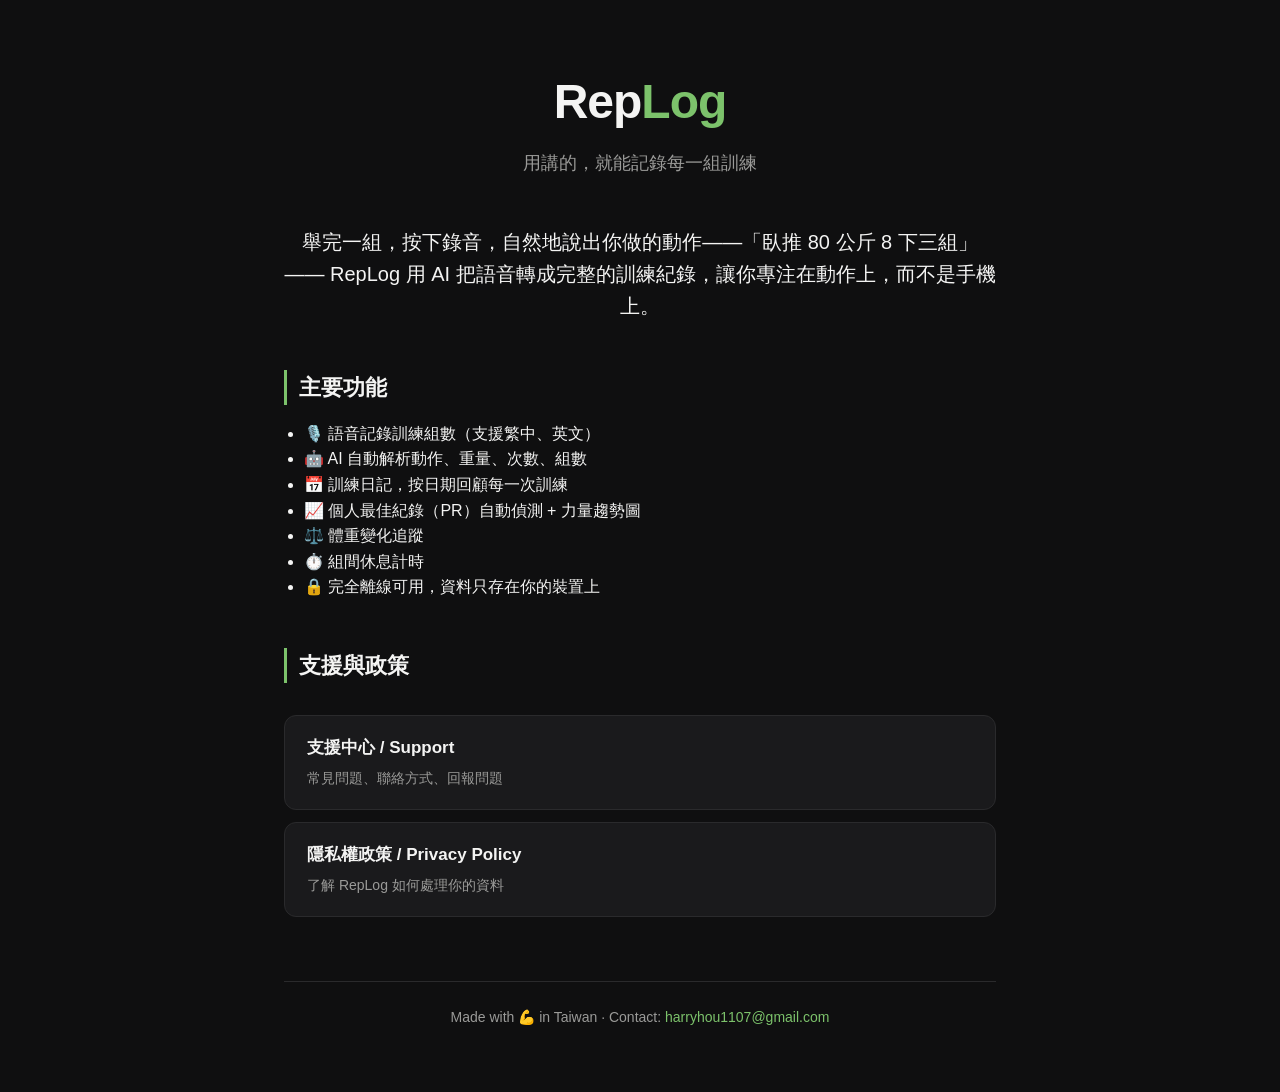
==== index.html @ 498f49bf "Initial site: index, support, privacy" ====
<!doctype html>
<html lang="zh-Hant">
<head>
<meta charset="utf-8">
<meta name="viewport" content="width=device-width,initial-scale=1">
<title>RepLog · 用講的就能記錄訓練</title>
<meta name="description" content="RepLog 是一款語音輸入的健身訓練日誌，AI 自動解析動作、重量、次數，讓你專注訓練。">
<style>
  :root{
    --bg:#0f0f10; --fg:#f4f4f3; --muted:#9a9a98; --accent:#7cc26b; --card:#1a1a1c;
  }
  *{box-sizing:border-box}
  body{margin:0;font-family:-apple-system,BlinkMacSystemFont,"Segoe UI","PingFang TC","Helvetica Neue",sans-serif;
       background:var(--bg);color:var(--fg);line-height:1.6;-webkit-font-smoothing:antialiased}
  .wrap{max-width:760px;margin:0 auto;padding:64px 24px}
  header{text-align:center;margin-bottom:48px}
  .logo{font-size:48px;font-weight:800;letter-spacing:-1px;margin:0 0 8px}
  .logo span{color:var(--accent)}
  .tag{color:var(--muted);font-size:18px;margin:0}
  .lede{font-size:20px;margin:32px 0 48px;text-align:center}
  h2{font-size:22px;margin:48px 0 12px;border-left:3px solid var(--accent);padding-left:12px}
  ul{padding-left:20px}
  .links{display:grid;gap:12px;margin:32px 0}
  .links a{display:block;padding:18px 22px;background:var(--card);color:var(--fg);
          text-decoration:none;border-radius:12px;border:1px solid #2a2a2c;
          transition:transform .15s,border-color .15s}
  .links a:hover{transform:translateY(-2px);border-color:var(--accent)}
  .links a strong{display:block;font-size:17px;margin-bottom:4px}
  .links a span{color:var(--muted);font-size:14px}
  footer{text-align:center;color:var(--muted);font-size:14px;margin-top:64px;padding-top:24px;border-top:1px solid #2a2a2c}
  footer a{color:var(--accent);text-decoration:none}
  code{background:#2a2a2c;padding:2px 6px;border-radius:4px;font-size:14px}
</style>
</head>
<body>
<div class="wrap">

<header>
  <h1 class="logo">Rep<span>Log</span></h1>
  <p class="tag">用講的，就能記錄每一組訓練</p>
</header>

<p class="lede">
  舉完一組，按下錄音，自然地說出你做的動作——「臥推 80 公斤 8 下三組」——
  RepLog 用 AI 把語音轉成完整的訓練紀錄，讓你專注在動作上，而不是手機上。
</p>

<h2>主要功能</h2>
<ul>
  <li>🎙️ 語音記錄訓練組數（支援繁中、英文）</li>
  <li>🤖 AI 自動解析動作、重量、次數、組數</li>
  <li>📅 訓練日記，按日期回顧每一次訓練</li>
  <li>📈 個人最佳紀錄（PR）自動偵測 + 力量趨勢圖</li>
  <li>⚖️ 體重變化追蹤</li>
  <li>⏱️ 組間休息計時</li>
  <li>🔒 完全離線可用，資料只存在你的裝置上</li>
</ul>

<h2>支援與政策</h2>
<div class="links">
  <a href="./support.html">
    <strong>支援中心 / Support</strong>
    <span>常見問題、聯絡方式、回報問題</span>
  </a>
  <a href="./privacy.html">
    <strong>隱私權政策 / Privacy Policy</strong>
    <span>了解 RepLog 如何處理你的資料</span>
  </a>
</div>

<footer>
  Made with 💪 in Taiwan · Contact: <a href="mailto:harryhou1107@gmail.com">harryhou1107@gmail.com</a>
</footer>

</div>
</body>
</html>
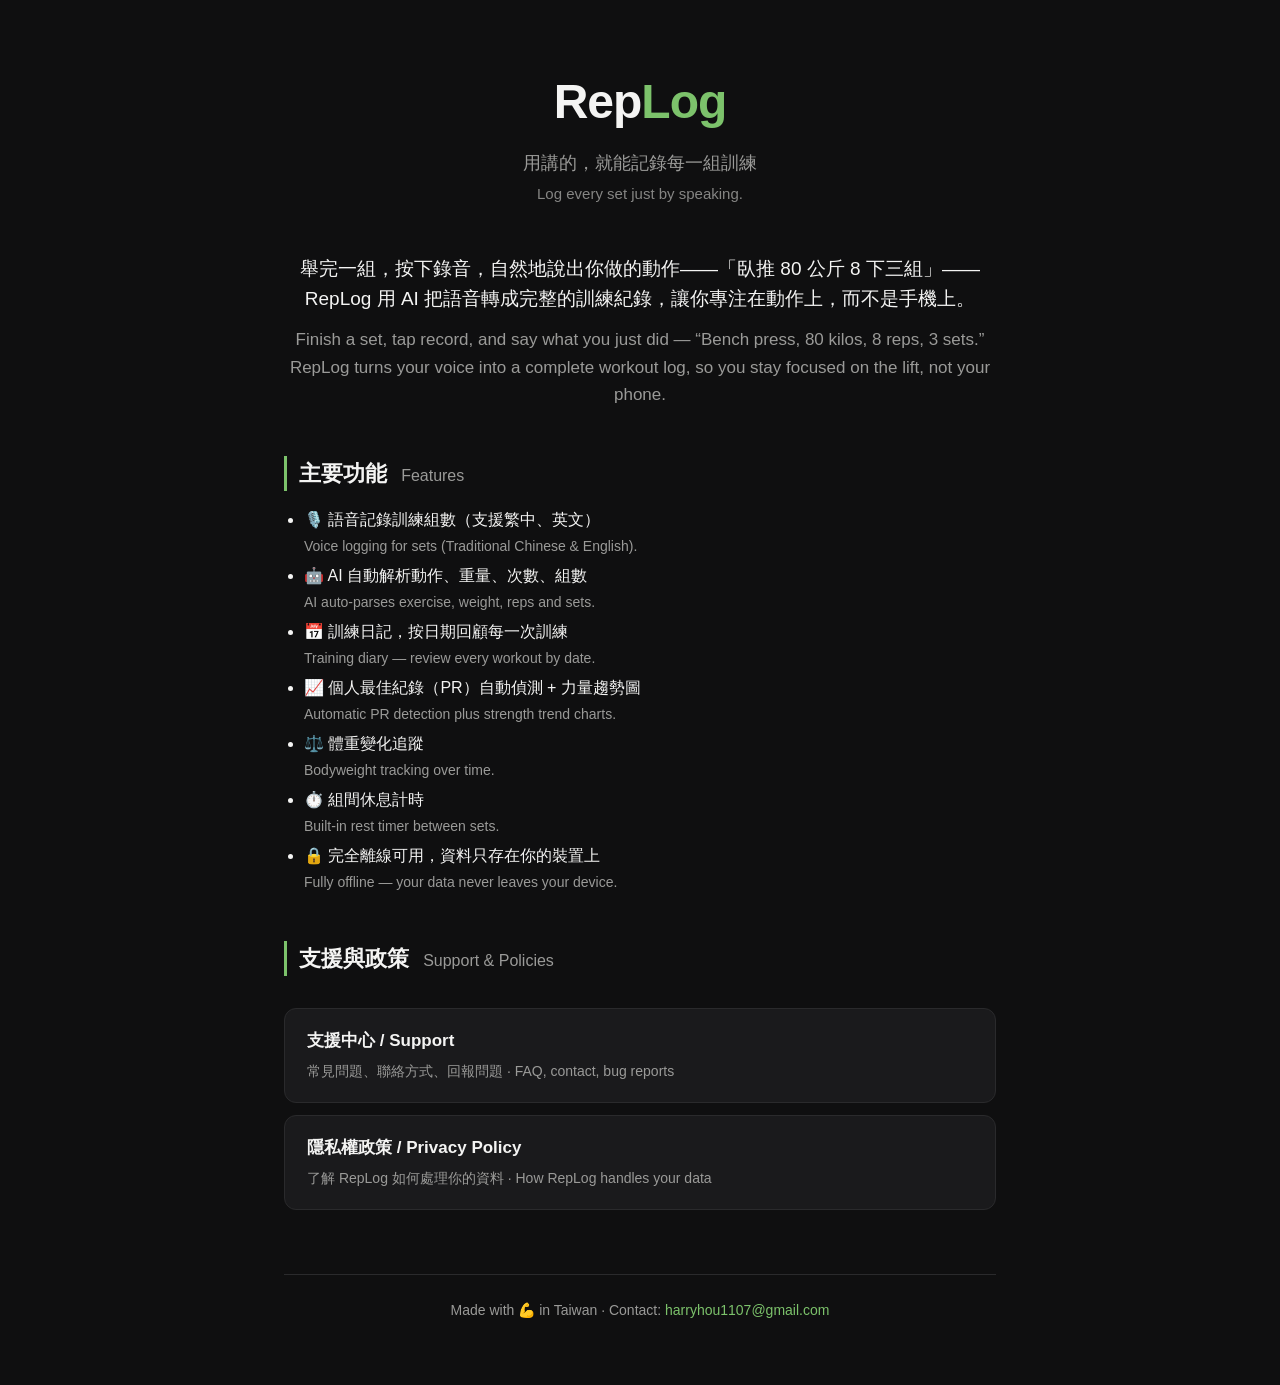
==== commit d6c9de3c: "Add English translations to marketing page (index.html)" ====
--- a/index.html
+++ b/index.html
@@ -3,8 +3,8 @@
 <head>
 <meta charset="utf-8">
 <meta name="viewport" content="width=device-width,initial-scale=1">
-<title>RepLog · 用講的就能記錄訓練</title>
-<meta name="description" content="RepLog 是一款語音輸入的健身訓練日誌，AI 自動解析動作、重量、次數，讓你專注訓練。">
+<title>RepLog · 用講的就能記錄訓練 / Log workouts by voice</title>
+<meta name="description" content="RepLog is a voice-first workout logger. Speak a set — AI parses exercise, weight, reps and sets automatically. RepLog 是一款語音輸入的健身訓練日誌，AI 自動解析動作、重量、次數，讓你專注訓練。">
 <style>
   :root{
     --bg:#0f0f10; --fg:#f4f4f3; --muted:#9a9a98; --accent:#7cc26b; --card:#1a1a1c;
@@ -17,9 +17,14 @@
   .logo{font-size:48px;font-weight:800;letter-spacing:-1px;margin:0 0 8px}
   .logo span{color:var(--accent)}
   .tag{color:var(--muted);font-size:18px;margin:0}
-  .lede{font-size:20px;margin:32px 0 48px;text-align:center}
+  .tag .en{display:block;font-size:15px;margin-top:4px;opacity:.85}
+  .lede{font-size:19px;margin:32px 0 12px;text-align:center}
+  .lede.en{color:var(--muted);font-size:17px;margin-top:0;margin-bottom:48px}
   h2{font-size:22px;margin:48px 0 12px;border-left:3px solid var(--accent);padding-left:12px}
+  h2 .en{color:var(--muted);font-weight:500;font-size:16px;margin-left:8px}
   ul{padding-left:20px}
+  ul li{margin-bottom:6px}
+  ul li .en{display:block;color:var(--muted);font-size:14px;margin-top:2px}
   .links{display:grid;gap:12px;margin:32px 0}
   .links a{display:block;padding:18px 22px;background:var(--card);color:var(--fg);
           text-decoration:none;border-radius:12px;border:1px solid #2a2a2c;
@@ -37,34 +42,55 @@
 
 <header>
   <h1 class="logo">Rep<span>Log</span></h1>
-  <p class="tag">用講的，就能記錄每一組訓練</p>
+  <p class="tag">
+    用講的，就能記錄每一組訓練
+    <span class="en">Log every set just by speaking.</span>
+  </p>
 </header>
 
 <p class="lede">
   舉完一組，按下錄音，自然地說出你做的動作——「臥推 80 公斤 8 下三組」——
   RepLog 用 AI 把語音轉成完整的訓練紀錄，讓你專注在動作上，而不是手機上。
 </p>
+<p class="lede en">
+  Finish a set, tap record, and say what you just did — “Bench press, 80 kilos, 8 reps, 3 sets.”
+  RepLog turns your voice into a complete workout log, so you stay focused on the lift, not your phone.
+</p>
 
-<h2>主要功能</h2>
+<h2>主要功能 <span class="en">Features</span></h2>
 <ul>
-  <li>🎙️ 語音記錄訓練組數（支援繁中、英文）</li>
-  <li>🤖 AI 自動解析動作、重量、次數、組數</li>
-  <li>📅 訓練日記，按日期回顧每一次訓練</li>
-  <li>📈 個人最佳紀錄（PR）自動偵測 + 力量趨勢圖</li>
-  <li>⚖️ 體重變化追蹤</li>
-  <li>⏱️ 組間休息計時</li>
-  <li>🔒 完全離線可用，資料只存在你的裝置上</li>
+  <li>🎙️ 語音記錄訓練組數（支援繁中、英文）
+    <span class="en">Voice logging for sets (Traditional Chinese & English).</span>
+  </li>
+  <li>🤖 AI 自動解析動作、重量、次數、組數
+    <span class="en">AI auto-parses exercise, weight, reps and sets.</span>
+  </li>
+  <li>📅 訓練日記，按日期回顧每一次訓練
+    <span class="en">Training diary — review every workout by date.</span>
+  </li>
+  <li>📈 個人最佳紀錄（PR）自動偵測 + 力量趨勢圖
+    <span class="en">Automatic PR detection plus strength trend charts.</span>
+  </li>
+  <li>⚖️ 體重變化追蹤
+    <span class="en">Bodyweight tracking over time.</span>
+  </li>
+  <li>⏱️ 組間休息計時
+    <span class="en">Built-in rest timer between sets.</span>
+  </li>
+  <li>🔒 完全離線可用，資料只存在你的裝置上
+    <span class="en">Fully offline — your data never leaves your device.</span>
+  </li>
 </ul>
 
-<h2>支援與政策</h2>
+<h2>支援與政策 <span class="en">Support &amp; Policies</span></h2>
 <div class="links">
   <a href="./support.html">
     <strong>支援中心 / Support</strong>
-    <span>常見問題、聯絡方式、回報問題</span>
+    <span>常見問題、聯絡方式、回報問題 · FAQ, contact, bug reports</span>
   </a>
   <a href="./privacy.html">
     <strong>隱私權政策 / Privacy Policy</strong>
-    <span>了解 RepLog 如何處理你的資料</span>
+    <span>了解 RepLog 如何處理你的資料 · How RepLog handles your data</span>
   </a>
 </div>
 
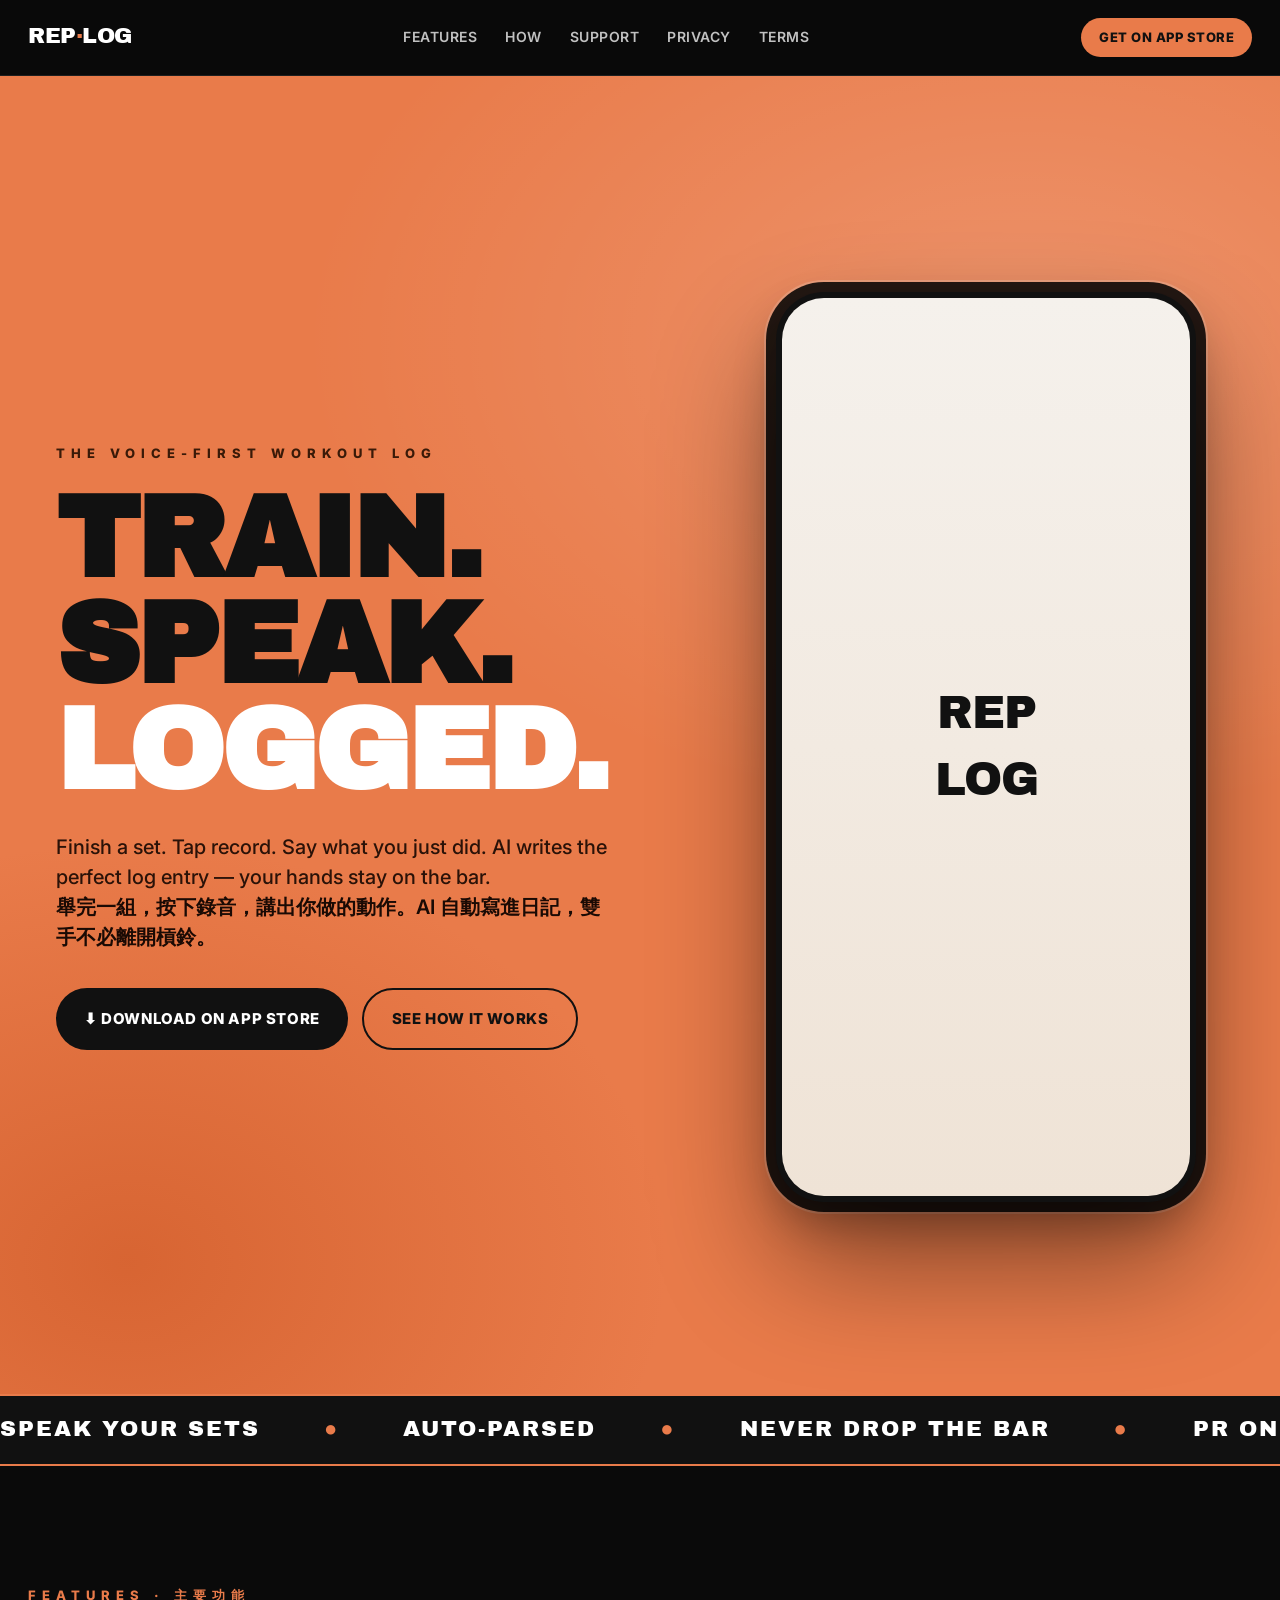
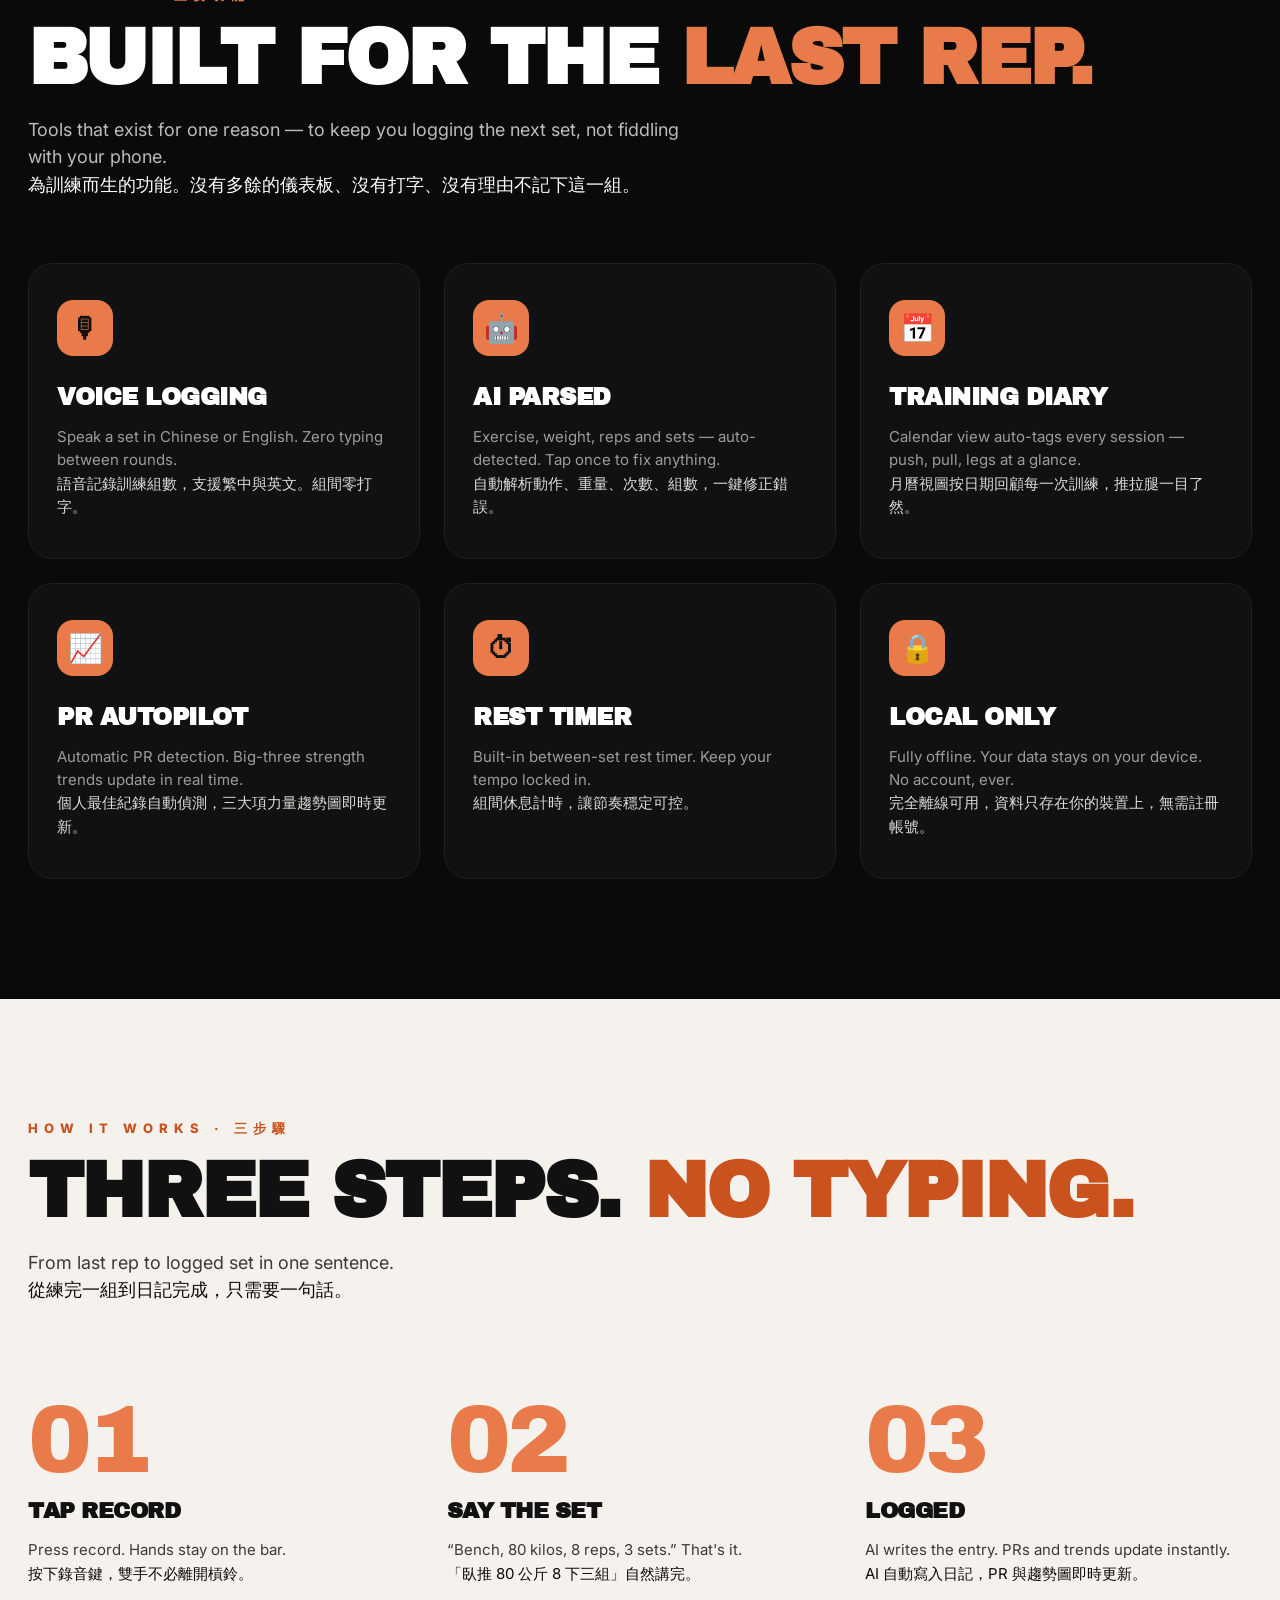
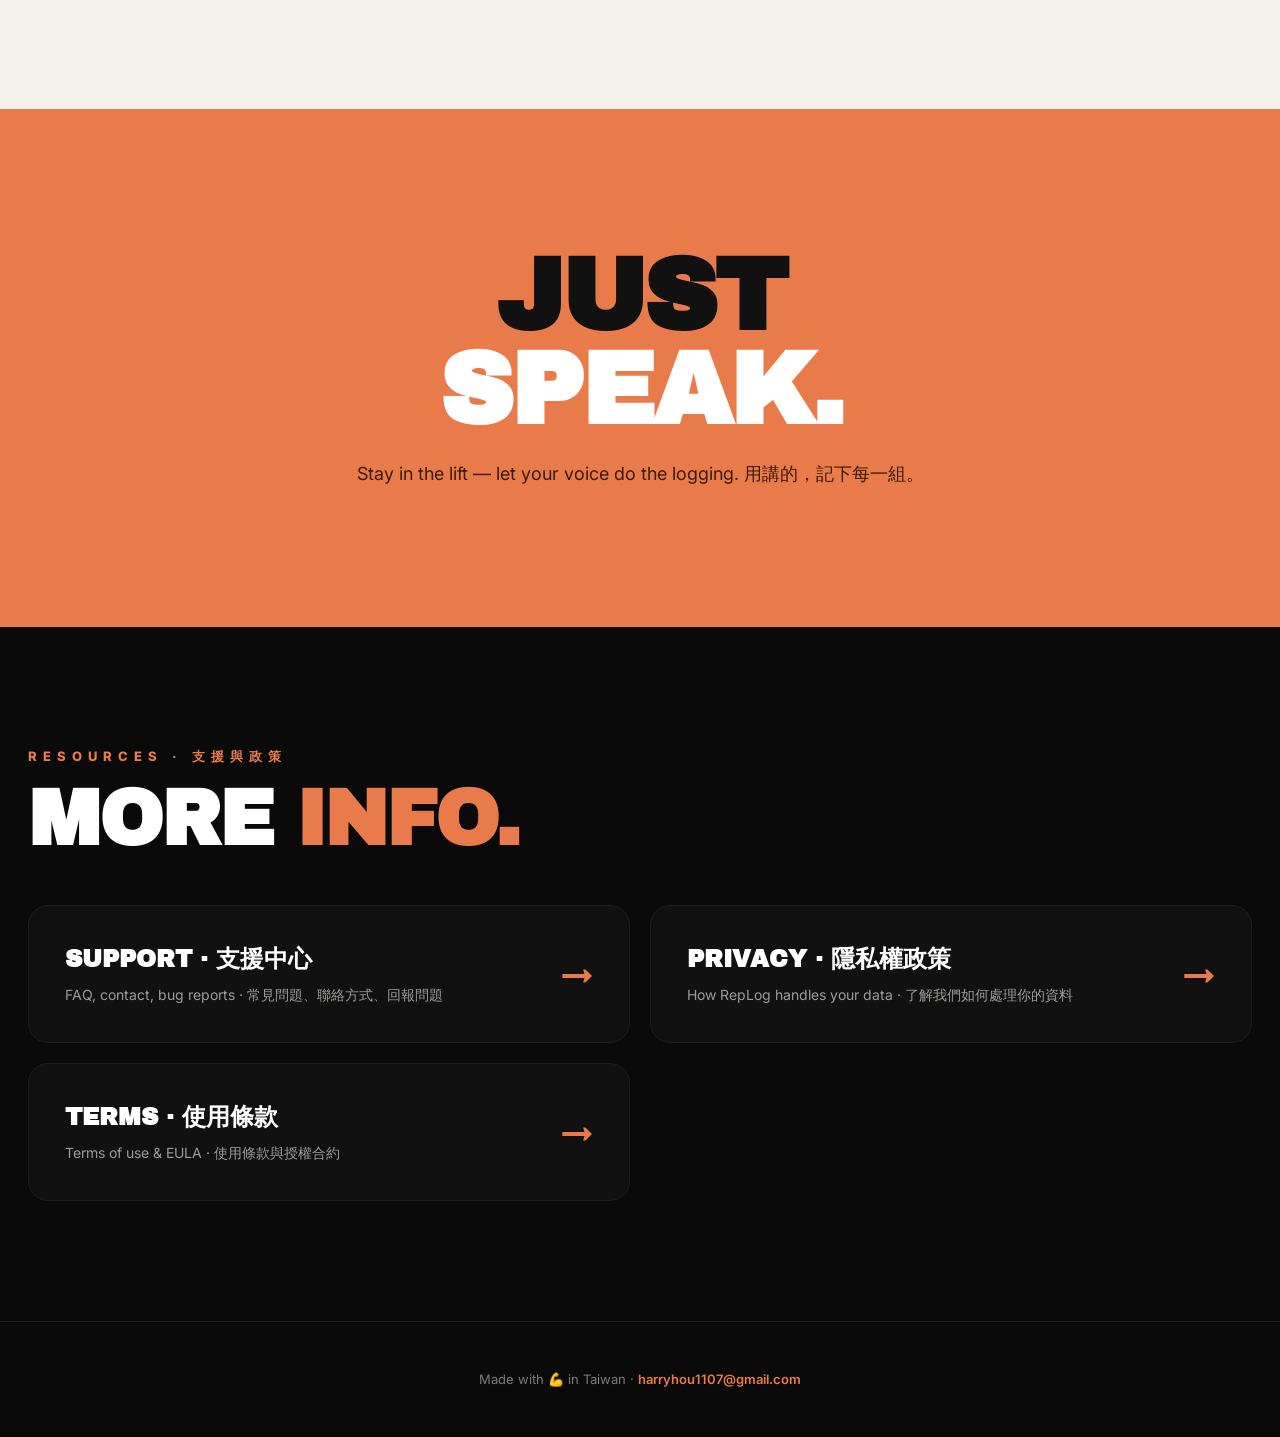
==== commit be9d9031: "Site: EN-first bilingual order; add terms.html (Terms of Use / EULA)" ====
--- a/index.html
+++ b/index.html
@@ -3,101 +3,330 @@
 <head>
 <meta charset="utf-8">
 <meta name="viewport" content="width=device-width,initial-scale=1">
-<title>RepLog · 用講的就能記錄訓練 / Log workouts by voice</title>
+<title>RepLog · Train. Speak. Logged.</title>
 <meta name="description" content="RepLog is a voice-first workout logger. Speak a set — AI parses exercise, weight, reps and sets automatically. RepLog 是一款語音輸入的健身訓練日誌，AI 自動解析動作、重量、次數，讓你專注訓練。">
+<link rel="preconnect" href="https://fonts.googleapis.com">
+<link rel="preconnect" href="https://fonts.gstatic.com" crossorigin>
+<link href="https://fonts.googleapis.com/css2?family=Inter:wght@400;600;800;900&family=Archivo+Black&display=swap" rel="stylesheet">
 <style>
   :root{
-    --bg:#0f0f10; --fg:#f4f4f3; --muted:#9a9a98; --accent:#7cc26b; --card:#1a1a1c;
+    --black:#0a0a0a;
+    --ink:#111;
+    --white:#ffffff;
+    --cream:#f5f1ec;
+    --orange:#E97B4A;
+    --orange-deep:#C9521F;
+    --muted:#7a7a78;
+    --line:#1f1f1f;
   }
-  *{box-sizing:border-box}
-  body{margin:0;font-family:-apple-system,BlinkMacSystemFont,"Segoe UI","PingFang TC","Helvetica Neue",sans-serif;
-       background:var(--bg);color:var(--fg);line-height:1.6;-webkit-font-smoothing:antialiased}
-  .wrap{max-width:760px;margin:0 auto;padding:64px 24px}
-  header{text-align:center;margin-bottom:48px}
-  .logo{font-size:48px;font-weight:800;letter-spacing:-1px;margin:0 0 8px}
-  .logo span{color:var(--accent)}
-  .tag{color:var(--muted);font-size:18px;margin:0}
-  .tag .en{display:block;font-size:15px;margin-top:4px;opacity:.85}
-  .lede{font-size:19px;margin:32px 0 12px;text-align:center}
-  .lede.en{color:var(--muted);font-size:17px;margin-top:0;margin-bottom:48px}
-  h2{font-size:22px;margin:48px 0 12px;border-left:3px solid var(--accent);padding-left:12px}
-  h2 .en{color:var(--muted);font-weight:500;font-size:16px;margin-left:8px}
-  ul{padding-left:20px}
-  ul li{margin-bottom:6px}
-  ul li .en{display:block;color:var(--muted);font-size:14px;margin-top:2px}
-  .links{display:grid;gap:12px;margin:32px 0}
-  .links a{display:block;padding:18px 22px;background:var(--card);color:var(--fg);
-          text-decoration:none;border-radius:12px;border:1px solid #2a2a2c;
-          transition:transform .15s,border-color .15s}
-  .links a:hover{transform:translateY(-2px);border-color:var(--accent)}
-  .links a strong{display:block;font-size:17px;margin-bottom:4px}
-  .links a span{color:var(--muted);font-size:14px}
-  footer{text-align:center;color:var(--muted);font-size:14px;margin-top:64px;padding-top:24px;border-top:1px solid #2a2a2c}
-  footer a{color:var(--accent);text-decoration:none}
-  code{background:#2a2a2c;padding:2px 6px;border-radius:4px;font-size:14px}
+  *{box-sizing:border-box;margin:0;padding:0}
+  html,body{background:var(--black);color:var(--white);
+    font-family:"Inter",-apple-system,BlinkMacSystemFont,"Helvetica Neue","PingFang TC",sans-serif;
+    -webkit-font-smoothing:antialiased;line-height:1.45}
+  a{color:inherit;text-decoration:none}
+  img{max-width:100%;display:block}
+
+  /* ====== TOPNAV ====== */
+  .nav{position:sticky;top:0;z-index:50;background:rgba(10,10,10,.85);backdrop-filter:blur(20px);
+       border-bottom:1px solid var(--line)}
+  .nav-inner{max-width:1280px;margin:0 auto;padding:18px 28px;display:flex;align-items:center;justify-content:space-between}
+  .brand{font-family:"Archivo Black",sans-serif;font-size:22px;letter-spacing:-.5px;text-transform:uppercase}
+  .brand .dot{color:var(--orange)}
+  .nav ul{display:flex;gap:28px;list-style:none;font-size:14px;font-weight:600;letter-spacing:.5px;text-transform:uppercase}
+  .nav ul a{color:var(--white);opacity:.75;transition:opacity .2s}
+  .nav ul a:hover{opacity:1}
+  .nav .cta{background:var(--orange);color:#111;padding:10px 18px;border-radius:999px;font-weight:800;font-size:13px;letter-spacing:.5px;text-transform:uppercase;transition:transform .2s}
+  .nav .cta:hover{transform:scale(1.04)}
+
+  @media (max-width:720px){
+    .nav ul{display:none}
+  }
+
+  /* ====== HERO ====== */
+  .hero{position:relative;overflow:hidden;background:var(--orange);color:var(--ink)}
+  .hero::before{content:"";position:absolute;inset:0;
+    background:radial-gradient(1200px 800px at 80% 20%, rgba(255,255,255,.18), transparent 60%),
+               radial-gradient(900px 700px at 10% 90%, rgba(201,82,31,.55), transparent 60%);
+    pointer-events:none}
+  .hero-inner{position:relative;max-width:1280px;margin:0 auto;padding:96px 28px 72px;
+    display:grid;grid-template-columns:1.15fr .85fr;gap:48px;align-items:center}
+  .hero-eyebrow{font-size:13px;font-weight:800;letter-spacing:6px;text-transform:uppercase;color:#3a1a08;margin-bottom:24px}
+  .hero h1{font-family:"Archivo Black",sans-serif;font-weight:900;letter-spacing:-3px;line-height:.92;
+    font-size:clamp(64px,9vw,148px);text-transform:uppercase}
+  .hero h1 .w{color:var(--white)}
+  .hero p.lead{margin-top:28px;font-size:20px;font-weight:500;color:#2a1208;max-width:560px;line-height:1.5}
+  .hero p.lead .zh{display:block;margin-bottom:6px;font-weight:600;color:#1a0a04}
+  .hero-cta{margin-top:36px;display:flex;gap:14px;flex-wrap:wrap}
+  .btn{display:inline-flex;align-items:center;gap:10px;padding:18px 28px;border-radius:999px;
+    font-weight:800;font-size:15px;letter-spacing:.6px;text-transform:uppercase;transition:transform .2s,background .2s}
+  .btn:hover{transform:translateY(-2px)}
+  .btn-primary{background:var(--ink);color:var(--white)}
+  .btn-primary:hover{background:#000}
+  .btn-ghost{background:transparent;color:var(--ink);border:2px solid var(--ink)}
+  .btn-ghost:hover{background:var(--ink);color:var(--white)}
+
+  .hero-device{position:relative;display:flex;justify-content:center}
+  .phone{width:min(420px,90%);aspect-ratio:9/19.5;border-radius:48px;
+    background:#111;box-shadow:0 60px 120px rgba(0,0,0,.45),0 20px 40px rgba(0,0,0,.25),
+      0 0 0 10px rgba(0,0,0,.85),0 0 0 12px rgba(255,255,255,.18);
+    overflow:hidden;position:relative}
+  .phone .screen{position:absolute;inset:6px;border-radius:42px;background:var(--cream);
+    display:flex;align-items:center;justify-content:center;color:var(--ink);
+    font-family:"Archivo Black",sans-serif;font-size:46px;letter-spacing:-1px;text-align:center;
+    background:linear-gradient(180deg,#f5f1ec 0%,#efe3d6 100%)}
+  .phone .pill{position:absolute;left:50%;top:18px;transform:translateX(-50%);width:90px;height:24px;background:#000;border-radius:99px}
+
+  @media (max-width:900px){
+    .hero-inner{grid-template-columns:1fr;padding:72px 24px 48px}
+    .hero-device{order:-1}
+    .phone{width:min(320px,80%)}
+  }
+
+  /* ====== TICKER ====== */
+  .ticker{background:var(--ink);color:var(--white);overflow:hidden;border-top:2px solid var(--orange);border-bottom:2px solid var(--orange)}
+  .ticker-track{display:flex;gap:64px;padding:18px 0;white-space:nowrap;
+    font-family:"Archivo Black",sans-serif;font-size:22px;letter-spacing:2px;text-transform:uppercase;
+    animation:scroll 28s linear infinite}
+  .ticker-track span{display:inline-flex;align-items:center;gap:64px}
+  .ticker-track .dot{color:var(--orange)}
+  @keyframes scroll{from{transform:translateX(0)}to{transform:translateX(-50%)}}
+
+  /* ====== FEATURE BLOCKS ====== */
+  section{padding:120px 28px}
+  .container{max-width:1280px;margin:0 auto}
+  .section-eyebrow{font-size:13px;font-weight:800;letter-spacing:6px;text-transform:uppercase;color:var(--orange);margin-bottom:18px}
+  .section-h2{font-family:"Archivo Black",sans-serif;font-size:clamp(44px,6vw,88px);line-height:.95;letter-spacing:-2px;text-transform:uppercase;margin-bottom:20px}
+  .section-h2 .o{color:var(--orange)}
+  .section-sub{color:#bcbcb8;font-size:18px;max-width:680px;line-height:1.55}
+  .section-sub .zh{display:block;color:#fff;margin-bottom:6px}
+
+  .features{display:grid;grid-template-columns:repeat(3,1fr);gap:24px;margin-top:64px}
+  .feat{background:var(--ink);border:1px solid var(--line);border-radius:24px;padding:36px 28px;
+    transition:transform .2s,border-color .2s}
+  .feat:hover{transform:translateY(-4px);border-color:var(--orange)}
+  .feat .icon{width:56px;height:56px;border-radius:16px;background:var(--orange);color:var(--ink);
+    display:flex;align-items:center;justify-content:center;font-size:28px;margin-bottom:24px;font-weight:900}
+  .feat h3{font-family:"Archivo Black",sans-serif;font-size:24px;letter-spacing:-.5px;text-transform:uppercase;margin-bottom:10px}
+  .feat p{color:#9c9c98;font-size:15px;line-height:1.55}
+  .feat p .zh{display:block;color:#dcdcd8;margin-bottom:4px}
+  @media (max-width:900px){.features{grid-template-columns:1fr}}
+
+  /* ====== HOW (split) ====== */
+  .how{background:var(--cream);color:var(--ink)}
+  .how .section-eyebrow{color:var(--orange-deep)}
+  .how .section-sub{color:#3a3a36}
+  .how .section-sub .zh{color:#0a0a0a}
+  .steps{margin-top:64px;display:grid;grid-template-columns:repeat(3,1fr);gap:32px}
+  .step{position:relative;padding-top:24px}
+  .step .num{font-family:"Archivo Black",sans-serif;font-size:96px;line-height:1;color:var(--orange);letter-spacing:-4px}
+  .step h4{font-family:"Archivo Black",sans-serif;font-size:22px;text-transform:uppercase;margin:8px 0 10px;letter-spacing:-.5px}
+  .step p{color:#3a3a36;font-size:15px;line-height:1.55}
+  .step p .zh{display:block;color:#0a0a0a;margin-bottom:4px}
+  @media (max-width:900px){.steps{grid-template-columns:1fr}}
+
+  /* ====== STATEMENT BAR ====== */
+  .statement{background:var(--orange);color:var(--ink);text-align:center;padding:140px 28px}
+  .statement h2{font-family:"Archivo Black",sans-serif;font-size:clamp(48px,8vw,128px);line-height:.92;letter-spacing:-3px;text-transform:uppercase}
+  .statement h2 .w{color:var(--white)}
+  .statement p{margin-top:24px;font-size:18px;color:#3a1a08;max-width:640px;margin-left:auto;margin-right:auto}
+
+  /* ====== LINKS / CTA bottom ====== */
+  .links-section{background:var(--black);padding:120px 28px}
+  .links-grid{margin-top:48px;display:grid;grid-template-columns:1fr 1fr;gap:20px}
+  .link-card{background:var(--ink);border:1px solid var(--line);border-radius:20px;padding:36px;
+    display:flex;justify-content:space-between;align-items:center;transition:border-color .2s,transform .2s}
+  .link-card:hover{border-color:var(--orange);transform:translateY(-3px)}
+  .link-card strong{font-family:"Archivo Black",sans-serif;font-size:24px;text-transform:uppercase;display:block;margin-bottom:6px}
+  .link-card span{color:#9c9c98;font-size:14px}
+  .link-card .arrow{font-size:32px;color:var(--orange);font-family:"Archivo Black",sans-serif}
+  @media (max-width:720px){.links-grid{grid-template-columns:1fr}}
+
+  /* ====== FOOTER ====== */
+  footer{padding:48px 28px;text-align:center;color:var(--muted);font-size:13px;border-top:1px solid var(--line);background:var(--black)}
+  footer a{color:var(--orange);font-weight:600}
+
+  /* ====== UTIL ====== */
+  ::selection{background:var(--orange);color:var(--ink)}
 </style>
 </head>
 <body>
-<div class="wrap">
-
-<header>
-  <h1 class="logo">Rep<span>Log</span></h1>
-  <p class="tag">
-    用講的，就能記錄每一組訓練
-    <span class="en">Log every set just by speaking.</span>
-  </p>
-</header>
-
-<p class="lede">
-  舉完一組，按下錄音，自然地說出你做的動作——「臥推 80 公斤 8 下三組」——
-  RepLog 用 AI 把語音轉成完整的訓練紀錄，讓你專注在動作上，而不是手機上。
-</p>
-<p class="lede en">
-  Finish a set, tap record, and say what you just did — “Bench press, 80 kilos, 8 reps, 3 sets.”
-  RepLog turns your voice into a complete workout log, so you stay focused on the lift, not your phone.
-</p>
-
-<h2>主要功能 <span class="en">Features</span></h2>
-<ul>
-  <li>🎙️ 語音記錄訓練組數（支援繁中、英文）
-    <span class="en">Voice logging for sets (Traditional Chinese & English).</span>
-  </li>
-  <li>🤖 AI 自動解析動作、重量、次數、組數
-    <span class="en">AI auto-parses exercise, weight, reps and sets.</span>
-  </li>
-  <li>📅 訓練日記，按日期回顧每一次訓練
-    <span class="en">Training diary — review every workout by date.</span>
-  </li>
-  <li>📈 個人最佳紀錄（PR）自動偵測 + 力量趨勢圖
-    <span class="en">Automatic PR detection plus strength trend charts.</span>
-  </li>
-  <li>⚖️ 體重變化追蹤
-    <span class="en">Bodyweight tracking over time.</span>
-  </li>
-  <li>⏱️ 組間休息計時
-    <span class="en">Built-in rest timer between sets.</span>
-  </li>
-  <li>🔒 完全離線可用，資料只存在你的裝置上
-    <span class="en">Fully offline — your data never leaves your device.</span>
-  </li>
-</ul>
-
-<h2>支援與政策 <span class="en">Support &amp; Policies</span></h2>
-<div class="links">
-  <a href="./support.html">
-    <strong>支援中心 / Support</strong>
-    <span>常見問題、聯絡方式、回報問題 · FAQ, contact, bug reports</span>
-  </a>
-  <a href="./privacy.html">
-    <strong>隱私權政策 / Privacy Policy</strong>
-    <span>了解 RepLog 如何處理你的資料 · How RepLog handles your data</span>
-  </a>
+
+<!-- NAV -->
+<nav class="nav">
+  <div class="nav-inner">
+    <a href="#" class="brand">REP<span class="dot">·</span>LOG</a>
+    <ul>
+      <li><a href="#features">Features</a></li>
+      <li><a href="#how">How</a></li>
+      <li><a href="./support.html">Support</a></li>
+      <li><a href="./privacy.html">Privacy</a></li>
+      <li><a href="./terms.html">Terms</a></li>
+    </ul>
+    <a class="cta" href="#">Get on App Store</a>
+  </div>
+</nav>
+
+<!-- HERO -->
+<section class="hero">
+  <div class="hero-inner">
+    <div>
+      <div class="hero-eyebrow">The Voice-First Workout Log</div>
+      <h1>
+        TRAIN.<br>
+        SPEAK.<br>
+        <span class="w">LOGGED.</span>
+      </h1>
+      <p class="lead">
+        Finish a set. Tap record. Say what you just did. AI writes the perfect log entry — your hands stay on the bar.
+        <span class="zh">舉完一組，按下錄音，講出你做的動作。AI 自動寫進日記，雙手不必離開槓鈴。</span>
+      </p>
+      <div class="hero-cta">
+        <a href="#" class="btn btn-primary">⬇ Download on App Store</a>
+        <a href="#features" class="btn btn-ghost">See How It Works</a>
+      </div>
+    </div>
+    <div class="hero-device">
+      <div class="phone">
+        <div class="pill"></div>
+        <div class="screen">REP<br>LOG</div>
+      </div>
+    </div>
+  </div>
+</section>
+
+<!-- TICKER -->
+<div class="ticker">
+  <div class="ticker-track">
+    <span>SPEAK YOUR SETS <span class="dot">●</span> AUTO-PARSED <span class="dot">●</span> NEVER DROP THE BAR <span class="dot">●</span> PR ON AUTOPILOT <span class="dot">●</span> PUSH · PULL · LEGS <span class="dot">●</span> BUILT FOR LIFTERS <span class="dot">●</span></span>
+    <span>SPEAK YOUR SETS <span class="dot">●</span> AUTO-PARSED <span class="dot">●</span> NEVER DROP THE BAR <span class="dot">●</span> PR ON AUTOPILOT <span class="dot">●</span> PUSH · PULL · LEGS <span class="dot">●</span> BUILT FOR LIFTERS <span class="dot">●</span></span>
+  </div>
 </div>
 
+<!-- FEATURES -->
+<section id="features">
+  <div class="container">
+    <div class="section-eyebrow">Features · 主要功能</div>
+    <h2 class="section-h2">Built for the <span class="o">last rep.</span></h2>
+    <p class="section-sub">
+      Tools that exist for one reason — to keep you logging the next set, not fiddling with your phone.
+      <span class="zh">為訓練而生的功能。沒有多餘的儀表板、沒有打字、沒有理由不記下這一組。</span>
+    </p>
+
+    <div class="features">
+      <div class="feat">
+        <div class="icon">🎙</div>
+        <h3>Voice Logging</h3>
+        <p>Speak a set in Chinese or English. Zero typing between rounds.
+          <span class="zh">語音記錄訓練組數，支援繁中與英文。組間零打字。</span></p>
+      </div>
+      <div class="feat">
+        <div class="icon">🤖</div>
+        <h3>AI Parsed</h3>
+        <p>Exercise, weight, reps and sets — auto-detected. Tap once to fix anything.
+          <span class="zh">自動解析動作、重量、次數、組數，一鍵修正錯誤。</span></p>
+      </div>
+      <div class="feat">
+        <div class="icon">📅</div>
+        <h3>Training Diary</h3>
+        <p>Calendar view auto-tags every session — push, pull, legs at a glance.
+          <span class="zh">月曆視圖按日期回顧每一次訓練，推拉腿一目了然。</span></p>
+      </div>
+      <div class="feat">
+        <div class="icon">📈</div>
+        <h3>PR Autopilot</h3>
+        <p>Automatic PR detection. Big-three strength trends update in real time.
+          <span class="zh">個人最佳紀錄自動偵測，三大項力量趨勢圖即時更新。</span></p>
+      </div>
+      <div class="feat">
+        <div class="icon">⏱</div>
+        <h3>Rest Timer</h3>
+        <p>Built-in between-set rest timer. Keep your tempo locked in.
+          <span class="zh">組間休息計時，讓節奏穩定可控。</span></p>
+      </div>
+      <div class="feat">
+        <div class="icon">🔒</div>
+        <h3>Local Only</h3>
+        <p>Fully offline. Your data stays on your device. No account, ever.
+          <span class="zh">完全離線可用，資料只存在你的裝置上，無需註冊帳號。</span></p>
+      </div>
+    </div>
+  </div>
+</section>
+
+<!-- HOW -->
+<section id="how" class="how">
+  <div class="container">
+    <div class="section-eyebrow">How It Works · 三步驟</div>
+    <h2 class="section-h2">Three steps. <span style="color:var(--orange-deep)">No typing.</span></h2>
+    <p class="section-sub">
+      From last rep to logged set in one sentence.
+      <span class="zh">從練完一組到日記完成，只需要一句話。</span>
+    </p>
+
+    <div class="steps">
+      <div class="step">
+        <div class="num">01</div>
+        <h4>Tap Record</h4>
+        <p>Press record. Hands stay on the bar.
+          <span class="zh">按下錄音鍵，雙手不必離開槓鈴。</span></p>
+      </div>
+      <div class="step">
+        <div class="num">02</div>
+        <h4>Say The Set</h4>
+        <p>“Bench, 80 kilos, 8 reps, 3 sets.” That's it.
+          <span class="zh">「臥推 80 公斤 8 下三組」自然講完。</span></p>
+      </div>
+      <div class="step">
+        <div class="num">03</div>
+        <h4>Logged</h4>
+        <p>AI writes the entry. PRs and trends update instantly.
+          <span class="zh">AI 自動寫入日記，PR 與趨勢圖即時更新。</span></p>
+      </div>
+    </div>
+  </div>
+</section>
+
+<!-- STATEMENT -->
+<section class="statement">
+  <h2>JUST<br><span class="w">SPEAK.</span></h2>
+  <p>Stay in the lift — let your voice do the logging. 用講的，記下每一組。</p>
+</section>
+
+<!-- LINKS -->
+<section class="links-section">
+  <div class="container">
+    <div class="section-eyebrow">Resources · 支援與政策</div>
+    <h2 class="section-h2">More <span class="o">info.</span></h2>
+
+    <div class="links-grid">
+      <a class="link-card" href="./support.html">
+        <div>
+          <strong>Support · 支援中心</strong>
+          <span>FAQ, contact, bug reports · 常見問題、聯絡方式、回報問題</span>
+        </div>
+        <span class="arrow">→</span>
+      </a>
+      <a class="link-card" href="./privacy.html">
+        <div>
+          <strong>Privacy · 隱私權政策</strong>
+          <span>How RepLog handles your data · 了解我們如何處理你的資料</span>
+        </div>
+        <span class="arrow">→</span>
+      </a>
+      <a class="link-card" href="./terms.html">
+        <div>
+          <strong>Terms · 使用條款</strong>
+          <span>Terms of use & EULA · 使用條款與授權合約</span>
+        </div>
+        <span class="arrow">→</span>
+      </a>
+    </div>
+  </div>
+</section>
+
 <footer>
-  Made with 💪 in Taiwan · Contact: <a href="mailto:harryhou1107@gmail.com">harryhou1107@gmail.com</a>
+  Made with 💪 in Taiwan · <a href="mailto:harryhou1107@gmail.com">harryhou1107@gmail.com</a>
 </footer>
 
-</div>
 </body>
 </html>
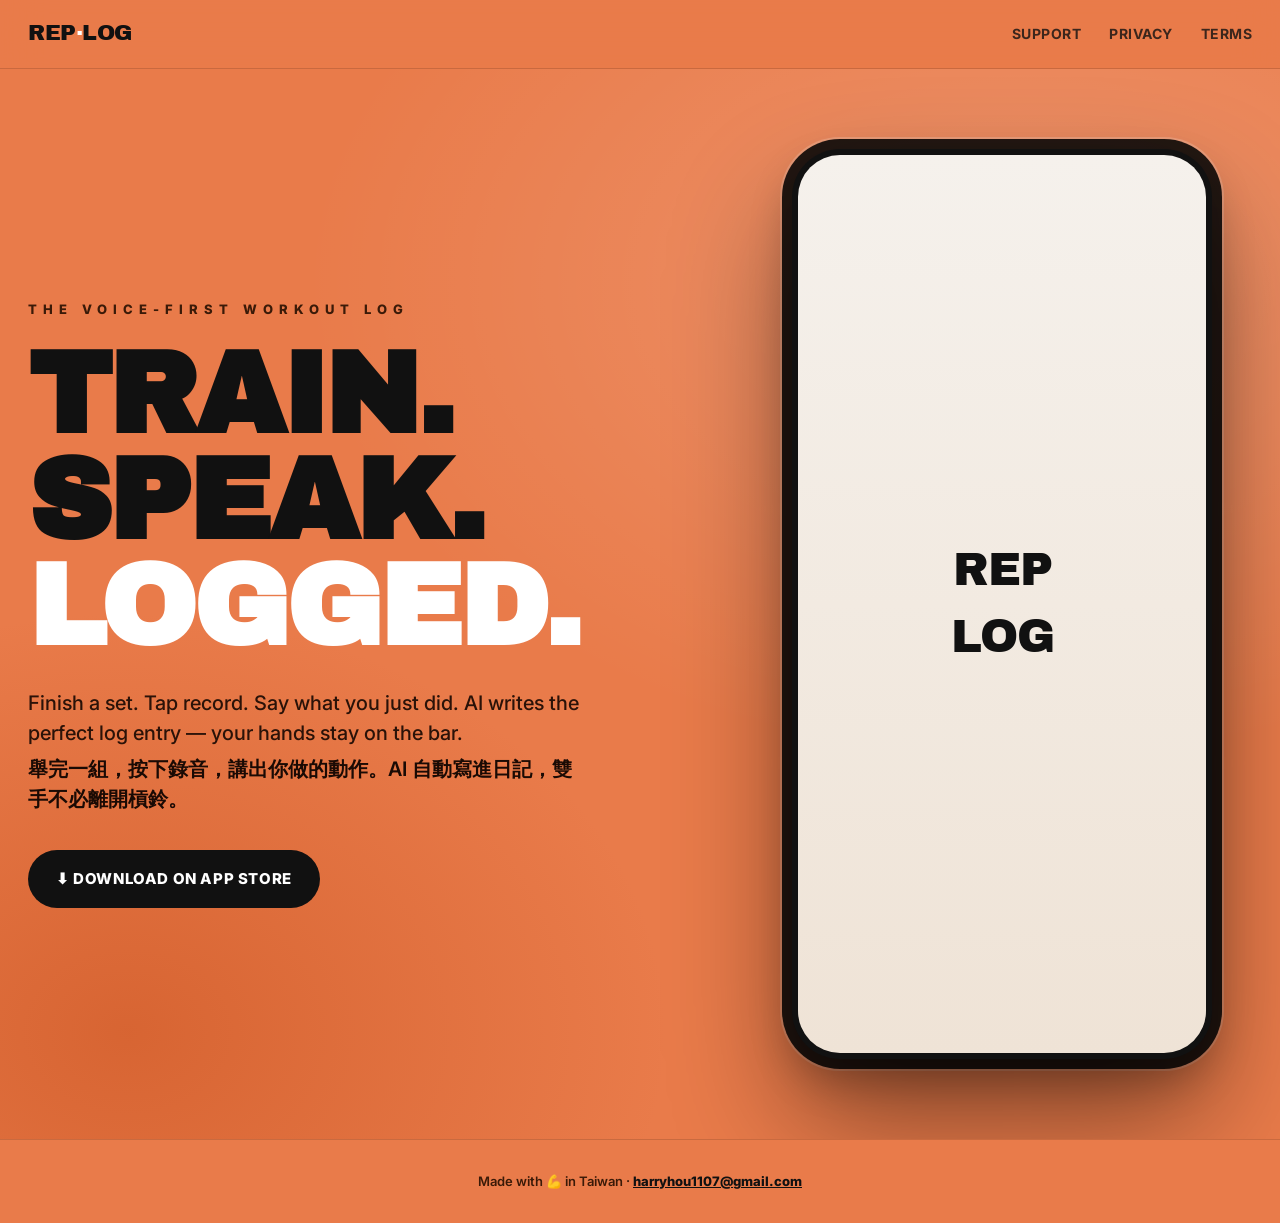
==== commit a3cd1308: "Redesign: short hero-only marketing page; consistent cream/orange brand on legal+support" ====
--- a/index.html
+++ b/index.html
@@ -1,5 +1,5 @@
 <!doctype html>
-<html lang="zh-Hant">
+<html lang="en">
 <head>
 <meta charset="utf-8">
 <meta name="viewport" content="width=device-width,initial-scale=1">
@@ -20,50 +20,46 @@
     --line:#1f1f1f;
   }
   *{box-sizing:border-box;margin:0;padding:0}
-  html,body{background:var(--black);color:var(--white);
+  html,body{background:var(--orange);color:var(--ink);
     font-family:"Inter",-apple-system,BlinkMacSystemFont,"Helvetica Neue","PingFang TC",sans-serif;
-    -webkit-font-smoothing:antialiased;line-height:1.45}
+    -webkit-font-smoothing:antialiased;line-height:1.45;min-height:100vh}
   a{color:inherit;text-decoration:none}
   img{max-width:100%;display:block}
 
   /* ====== TOPNAV ====== */
-  .nav{position:sticky;top:0;z-index:50;background:rgba(10,10,10,.85);backdrop-filter:blur(20px);
-       border-bottom:1px solid var(--line)}
+  .nav{position:sticky;top:0;z-index:50;background:rgba(233,123,74,.92);backdrop-filter:blur(20px);
+       border-bottom:1px solid rgba(26,10,4,.15)}
   .nav-inner{max-width:1280px;margin:0 auto;padding:18px 28px;display:flex;align-items:center;justify-content:space-between}
-  .brand{font-family:"Archivo Black",sans-serif;font-size:22px;letter-spacing:-.5px;text-transform:uppercase}
-  .brand .dot{color:var(--orange)}
-  .nav ul{display:flex;gap:28px;list-style:none;font-size:14px;font-weight:600;letter-spacing:.5px;text-transform:uppercase}
-  .nav ul a{color:var(--white);opacity:.75;transition:opacity .2s}
+  .brand{font-family:"Archivo Black",sans-serif;font-size:22px;letter-spacing:-.5px;text-transform:uppercase;color:var(--ink)}
+  .brand .dot{color:var(--white)}
+  .nav ul{display:flex;gap:28px;list-style:none;font-size:14px;font-weight:700;letter-spacing:.5px;text-transform:uppercase}
+  .nav ul a{color:var(--ink);opacity:.8;transition:opacity .2s}
   .nav ul a:hover{opacity:1}
-  .nav .cta{background:var(--orange);color:#111;padding:10px 18px;border-radius:999px;font-weight:800;font-size:13px;letter-spacing:.5px;text-transform:uppercase;transition:transform .2s}
-  .nav .cta:hover{transform:scale(1.04)}
 
   @media (max-width:720px){
     .nav ul{display:none}
   }
 
   /* ====== HERO ====== */
-  .hero{position:relative;overflow:hidden;background:var(--orange);color:var(--ink)}
+  .hero{position:relative;overflow:hidden;background:var(--orange);color:var(--ink);min-height:calc(100vh - 70px)}
   .hero::before{content:"";position:absolute;inset:0;
     background:radial-gradient(1200px 800px at 80% 20%, rgba(255,255,255,.18), transparent 60%),
                radial-gradient(900px 700px at 10% 90%, rgba(201,82,31,.55), transparent 60%);
     pointer-events:none}
-  .hero-inner{position:relative;max-width:1280px;margin:0 auto;padding:96px 28px 72px;
+  .hero-inner{position:relative;max-width:1280px;margin:0 auto;padding:80px 28px 80px;
     display:grid;grid-template-columns:1.15fr .85fr;gap:48px;align-items:center}
   .hero-eyebrow{font-size:13px;font-weight:800;letter-spacing:6px;text-transform:uppercase;color:#3a1a08;margin-bottom:24px}
   .hero h1{font-family:"Archivo Black",sans-serif;font-weight:900;letter-spacing:-3px;line-height:.92;
     font-size:clamp(64px,9vw,148px);text-transform:uppercase}
   .hero h1 .w{color:var(--white)}
   .hero p.lead{margin-top:28px;font-size:20px;font-weight:500;color:#2a1208;max-width:560px;line-height:1.5}
-  .hero p.lead .zh{display:block;margin-bottom:6px;font-weight:600;color:#1a0a04}
+  .hero p.lead .zh{display:block;margin-top:6px;font-weight:600;color:#1a0a04}
   .hero-cta{margin-top:36px;display:flex;gap:14px;flex-wrap:wrap}
   .btn{display:inline-flex;align-items:center;gap:10px;padding:18px 28px;border-radius:999px;
     font-weight:800;font-size:15px;letter-spacing:.6px;text-transform:uppercase;transition:transform .2s,background .2s}
   .btn:hover{transform:translateY(-2px)}
   .btn-primary{background:var(--ink);color:var(--white)}
   .btn-primary:hover{background:#000}
-  .btn-ghost{background:transparent;color:var(--ink);border:2px solid var(--ink)}
-  .btn-ghost:hover{background:var(--ink);color:var(--white)}
 
   .hero-device{position:relative;display:flex;justify-content:center}
   .phone{width:min(420px,90%);aspect-ratio:9/19.5;border-radius:48px;
@@ -77,76 +73,18 @@
   .phone .pill{position:absolute;left:50%;top:18px;transform:translateX(-50%);width:90px;height:24px;background:#000;border-radius:99px}
 
   @media (max-width:900px){
-    .hero-inner{grid-template-columns:1fr;padding:72px 24px 48px}
+    .hero-inner{grid-template-columns:1fr;padding:48px 24px 64px;gap:40px}
     .hero-device{order:-1}
-    .phone{width:min(320px,80%)}
+    .phone{width:min(280px,70%)}
   }
 
-  /* ====== TICKER ====== */
-  .ticker{background:var(--ink);color:var(--white);overflow:hidden;border-top:2px solid var(--orange);border-bottom:2px solid var(--orange)}
-  .ticker-track{display:flex;gap:64px;padding:18px 0;white-space:nowrap;
-    font-family:"Archivo Black",sans-serif;font-size:22px;letter-spacing:2px;text-transform:uppercase;
-    animation:scroll 28s linear infinite}
-  .ticker-track span{display:inline-flex;align-items:center;gap:64px}
-  .ticker-track .dot{color:var(--orange)}
-  @keyframes scroll{from{transform:translateX(0)}to{transform:translateX(-50%)}}
-
-  /* ====== FEATURE BLOCKS ====== */
-  section{padding:120px 28px}
-  .container{max-width:1280px;margin:0 auto}
-  .section-eyebrow{font-size:13px;font-weight:800;letter-spacing:6px;text-transform:uppercase;color:var(--orange);margin-bottom:18px}
-  .section-h2{font-family:"Archivo Black",sans-serif;font-size:clamp(44px,6vw,88px);line-height:.95;letter-spacing:-2px;text-transform:uppercase;margin-bottom:20px}
-  .section-h2 .o{color:var(--orange)}
-  .section-sub{color:#bcbcb8;font-size:18px;max-width:680px;line-height:1.55}
-  .section-sub .zh{display:block;color:#fff;margin-bottom:6px}
-
-  .features{display:grid;grid-template-columns:repeat(3,1fr);gap:24px;margin-top:64px}
-  .feat{background:var(--ink);border:1px solid var(--line);border-radius:24px;padding:36px 28px;
-    transition:transform .2s,border-color .2s}
-  .feat:hover{transform:translateY(-4px);border-color:var(--orange)}
-  .feat .icon{width:56px;height:56px;border-radius:16px;background:var(--orange);color:var(--ink);
-    display:flex;align-items:center;justify-content:center;font-size:28px;margin-bottom:24px;font-weight:900}
-  .feat h3{font-family:"Archivo Black",sans-serif;font-size:24px;letter-spacing:-.5px;text-transform:uppercase;margin-bottom:10px}
-  .feat p{color:#9c9c98;font-size:15px;line-height:1.55}
-  .feat p .zh{display:block;color:#dcdcd8;margin-bottom:4px}
-  @media (max-width:900px){.features{grid-template-columns:1fr}}
-
-  /* ====== HOW (split) ====== */
-  .how{background:var(--cream);color:var(--ink)}
-  .how .section-eyebrow{color:var(--orange-deep)}
-  .how .section-sub{color:#3a3a36}
-  .how .section-sub .zh{color:#0a0a0a}
-  .steps{margin-top:64px;display:grid;grid-template-columns:repeat(3,1fr);gap:32px}
-  .step{position:relative;padding-top:24px}
-  .step .num{font-family:"Archivo Black",sans-serif;font-size:96px;line-height:1;color:var(--orange);letter-spacing:-4px}
-  .step h4{font-family:"Archivo Black",sans-serif;font-size:22px;text-transform:uppercase;margin:8px 0 10px;letter-spacing:-.5px}
-  .step p{color:#3a3a36;font-size:15px;line-height:1.55}
-  .step p .zh{display:block;color:#0a0a0a;margin-bottom:4px}
-  @media (max-width:900px){.steps{grid-template-columns:1fr}}
-
-  /* ====== STATEMENT BAR ====== */
-  .statement{background:var(--orange);color:var(--ink);text-align:center;padding:140px 28px}
-  .statement h2{font-family:"Archivo Black",sans-serif;font-size:clamp(48px,8vw,128px);line-height:.92;letter-spacing:-3px;text-transform:uppercase}
-  .statement h2 .w{color:var(--white)}
-  .statement p{margin-top:24px;font-size:18px;color:#3a1a08;max-width:640px;margin-left:auto;margin-right:auto}
-
-  /* ====== LINKS / CTA bottom ====== */
-  .links-section{background:var(--black);padding:120px 28px}
-  .links-grid{margin-top:48px;display:grid;grid-template-columns:1fr 1fr;gap:20px}
-  .link-card{background:var(--ink);border:1px solid var(--line);border-radius:20px;padding:36px;
-    display:flex;justify-content:space-between;align-items:center;transition:border-color .2s,transform .2s}
-  .link-card:hover{border-color:var(--orange);transform:translateY(-3px)}
-  .link-card strong{font-family:"Archivo Black",sans-serif;font-size:24px;text-transform:uppercase;display:block;margin-bottom:6px}
-  .link-card span{color:#9c9c98;font-size:14px}
-  .link-card .arrow{font-size:32px;color:var(--orange);font-family:"Archivo Black",sans-serif}
-  @media (max-width:720px){.links-grid{grid-template-columns:1fr}}
-
   /* ====== FOOTER ====== */
-  footer{padding:48px 28px;text-align:center;color:var(--muted);font-size:13px;border-top:1px solid var(--line);background:var(--black)}
-  footer a{color:var(--orange);font-weight:600}
+  footer{padding:32px 28px;text-align:center;color:#3a1a08;font-size:13px;font-weight:600;
+    border-top:1px solid rgba(26,10,4,.15);background:var(--orange)}
+  footer a{color:var(--ink);font-weight:800;text-decoration:underline}
 
   /* ====== UTIL ====== */
-  ::selection{background:var(--orange);color:var(--ink)}
+  ::selection{background:var(--ink);color:var(--orange)}
 </style>
 </head>
 <body>
@@ -156,13 +94,10 @@
   <div class="nav-inner">
     <a href="#" class="brand">REP<span class="dot">·</span>LOG</a>
     <ul>
-      <li><a href="#features">Features</a></li>
-      <li><a href="#how">How</a></li>
       <li><a href="./support.html">Support</a></li>
       <li><a href="./privacy.html">Privacy</a></li>
       <li><a href="./terms.html">Terms</a></li>
     </ul>
-    <a class="cta" href="#">Get on App Store</a>
   </div>
 </nav>
 
@@ -182,7 +117,6 @@
       </p>
       <div class="hero-cta">
         <a href="#" class="btn btn-primary">⬇ Download on App Store</a>
-        <a href="#features" class="btn btn-ghost">See How It Works</a>
       </div>
     </div>
     <div class="hero-device">
@@ -194,136 +128,6 @@
   </div>
 </section>
 
-<!-- TICKER -->
-<div class="ticker">
-  <div class="ticker-track">
-    <span>SPEAK YOUR SETS <span class="dot">●</span> AUTO-PARSED <span class="dot">●</span> NEVER DROP THE BAR <span class="dot">●</span> PR ON AUTOPILOT <span class="dot">●</span> PUSH · PULL · LEGS <span class="dot">●</span> BUILT FOR LIFTERS <span class="dot">●</span></span>
-    <span>SPEAK YOUR SETS <span class="dot">●</span> AUTO-PARSED <span class="dot">●</span> NEVER DROP THE BAR <span class="dot">●</span> PR ON AUTOPILOT <span class="dot">●</span> PUSH · PULL · LEGS <span class="dot">●</span> BUILT FOR LIFTERS <span class="dot">●</span></span>
-  </div>
-</div>
-
-<!-- FEATURES -->
-<section id="features">
-  <div class="container">
-    <div class="section-eyebrow">Features · 主要功能</div>
-    <h2 class="section-h2">Built for the <span class="o">last rep.</span></h2>
-    <p class="section-sub">
-      Tools that exist for one reason — to keep you logging the next set, not fiddling with your phone.
-      <span class="zh">為訓練而生的功能。沒有多餘的儀表板、沒有打字、沒有理由不記下這一組。</span>
-    </p>
-
-    <div class="features">
-      <div class="feat">
-        <div class="icon">🎙</div>
-        <h3>Voice Logging</h3>
-        <p>Speak a set in Chinese or English. Zero typing between rounds.
-          <span class="zh">語音記錄訓練組數，支援繁中與英文。組間零打字。</span></p>
-      </div>
-      <div class="feat">
-        <div class="icon">🤖</div>
-        <h3>AI Parsed</h3>
-        <p>Exercise, weight, reps and sets — auto-detected. Tap once to fix anything.
-          <span class="zh">自動解析動作、重量、次數、組數，一鍵修正錯誤。</span></p>
-      </div>
-      <div class="feat">
-        <div class="icon">📅</div>
-        <h3>Training Diary</h3>
-        <p>Calendar view auto-tags every session — push, pull, legs at a glance.
-          <span class="zh">月曆視圖按日期回顧每一次訓練，推拉腿一目了然。</span></p>
-      </div>
-      <div class="feat">
-        <div class="icon">📈</div>
-        <h3>PR Autopilot</h3>
-        <p>Automatic PR detection. Big-three strength trends update in real time.
-          <span class="zh">個人最佳紀錄自動偵測，三大項力量趨勢圖即時更新。</span></p>
-      </div>
-      <div class="feat">
-        <div class="icon">⏱</div>
-        <h3>Rest Timer</h3>
-        <p>Built-in between-set rest timer. Keep your tempo locked in.
-          <span class="zh">組間休息計時，讓節奏穩定可控。</span></p>
-      </div>
-      <div class="feat">
-        <div class="icon">🔒</div>
-        <h3>Local Only</h3>
-        <p>Fully offline. Your data stays on your device. No account, ever.
-          <span class="zh">完全離線可用，資料只存在你的裝置上，無需註冊帳號。</span></p>
-      </div>
-    </div>
-  </div>
-</section>
-
-<!-- HOW -->
-<section id="how" class="how">
-  <div class="container">
-    <div class="section-eyebrow">How It Works · 三步驟</div>
-    <h2 class="section-h2">Three steps. <span style="color:var(--orange-deep)">No typing.</span></h2>
-    <p class="section-sub">
-      From last rep to logged set in one sentence.
-      <span class="zh">從練完一組到日記完成，只需要一句話。</span>
-    </p>
-
-    <div class="steps">
-      <div class="step">
-        <div class="num">01</div>
-        <h4>Tap Record</h4>
-        <p>Press record. Hands stay on the bar.
-          <span class="zh">按下錄音鍵，雙手不必離開槓鈴。</span></p>
-      </div>
-      <div class="step">
-        <div class="num">02</div>
-        <h4>Say The Set</h4>
-        <p>“Bench, 80 kilos, 8 reps, 3 sets.” That's it.
-          <span class="zh">「臥推 80 公斤 8 下三組」自然講完。</span></p>
-      </div>
-      <div class="step">
-        <div class="num">03</div>
-        <h4>Logged</h4>
-        <p>AI writes the entry. PRs and trends update instantly.
-          <span class="zh">AI 自動寫入日記，PR 與趨勢圖即時更新。</span></p>
-      </div>
-    </div>
-  </div>
-</section>
-
-<!-- STATEMENT -->
-<section class="statement">
-  <h2>JUST<br><span class="w">SPEAK.</span></h2>
-  <p>Stay in the lift — let your voice do the logging. 用講的，記下每一組。</p>
-</section>
-
-<!-- LINKS -->
-<section class="links-section">
-  <div class="container">
-    <div class="section-eyebrow">Resources · 支援與政策</div>
-    <h2 class="section-h2">More <span class="o">info.</span></h2>
-
-    <div class="links-grid">
-      <a class="link-card" href="./support.html">
-        <div>
-          <strong>Support · 支援中心</strong>
-          <span>FAQ, contact, bug reports · 常見問題、聯絡方式、回報問題</span>
-        </div>
-        <span class="arrow">→</span>
-      </a>
-      <a class="link-card" href="./privacy.html">
-        <div>
-          <strong>Privacy · 隱私權政策</strong>
-          <span>How RepLog handles your data · 了解我們如何處理你的資料</span>
-        </div>
-        <span class="arrow">→</span>
-      </a>
-      <a class="link-card" href="./terms.html">
-        <div>
-          <strong>Terms · 使用條款</strong>
-          <span>Terms of use & EULA · 使用條款與授權合約</span>
-        </div>
-        <span class="arrow">→</span>
-      </a>
-    </div>
-  </div>
-</section>
-
 <footer>
   Made with 💪 in Taiwan · <a href="mailto:harryhou1107@gmail.com">harryhou1107@gmail.com</a>
 </footer>
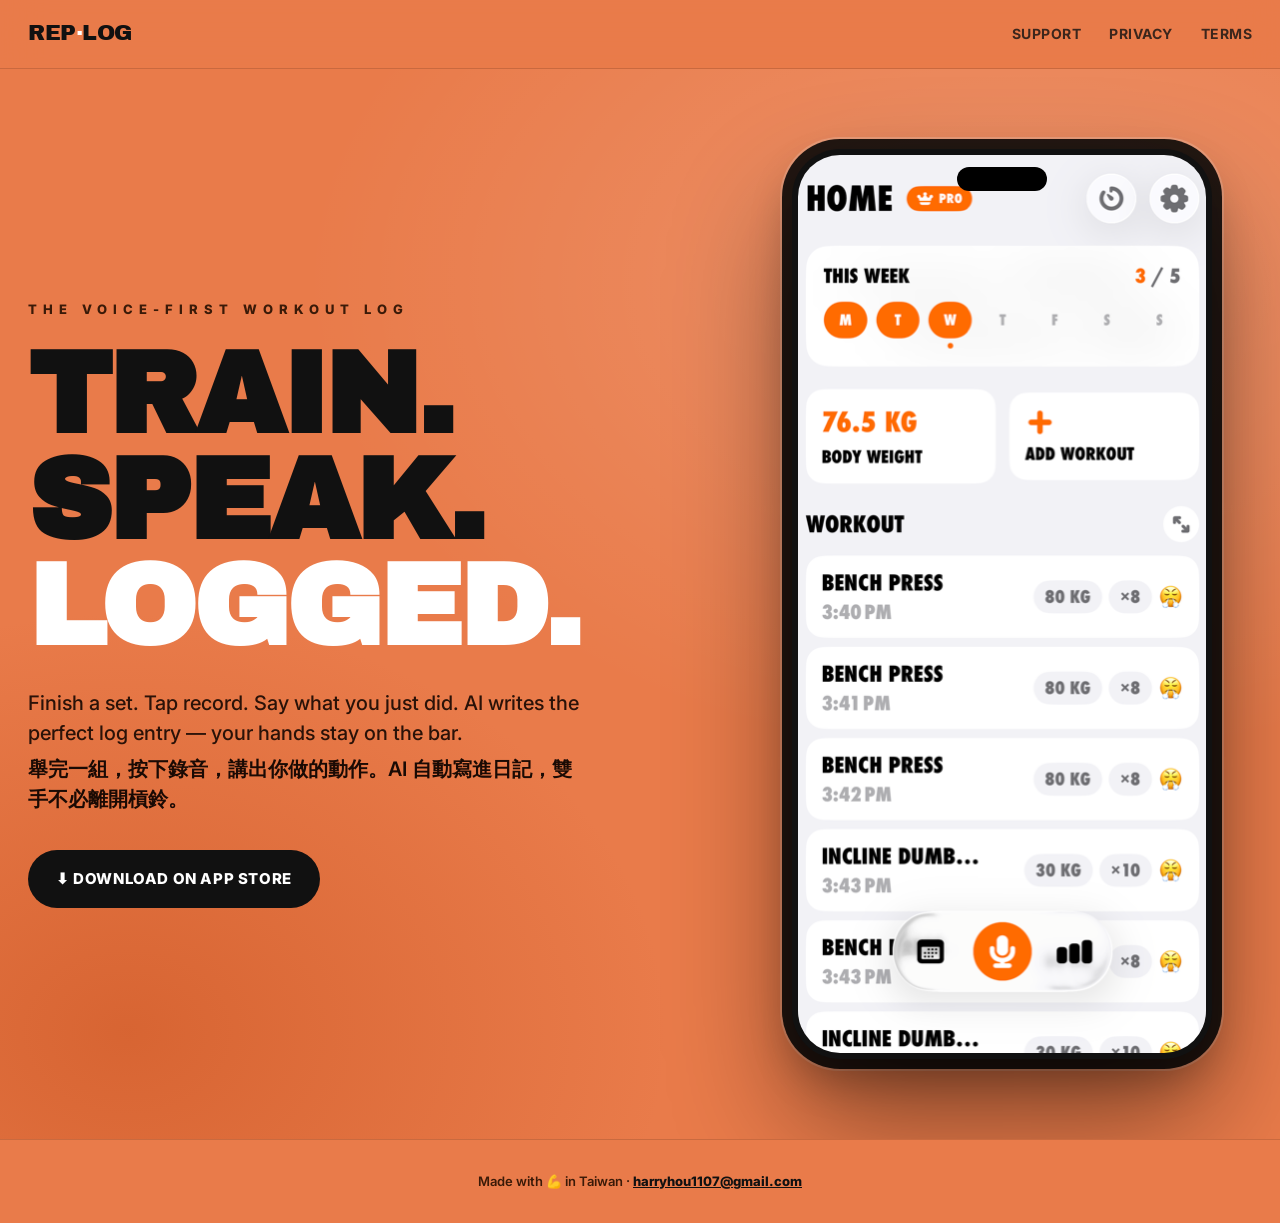
==== commit 86bf2397: "Marketing: use real homescreen screenshot inside phone mock" ====
--- a/index.html
+++ b/index.html
@@ -66,11 +66,9 @@
     background:#111;box-shadow:0 60px 120px rgba(0,0,0,.45),0 20px 40px rgba(0,0,0,.25),
       0 0 0 10px rgba(0,0,0,.85),0 0 0 12px rgba(255,255,255,.18);
     overflow:hidden;position:relative}
-  .phone .screen{position:absolute;inset:6px;border-radius:42px;background:var(--cream);
-    display:flex;align-items:center;justify-content:center;color:var(--ink);
-    font-family:"Archivo Black",sans-serif;font-size:46px;letter-spacing:-1px;text-align:center;
-    background:linear-gradient(180deg,#f5f1ec 0%,#efe3d6 100%)}
-  .phone .pill{position:absolute;left:50%;top:18px;transform:translateX(-50%);width:90px;height:24px;background:#000;border-radius:99px}
+  .phone .screen{position:absolute;inset:6px;border-radius:42px;overflow:hidden;background:#000}
+  .phone .screen img{width:100%;height:100%;object-fit:cover;object-position:top center;display:block}
+  .phone .pill{position:absolute;left:50%;top:18px;transform:translateX(-50%);width:90px;height:24px;background:#000;border-radius:99px;z-index:2}
 
   @media (max-width:900px){
     .hero-inner{grid-template-columns:1fr;padding:48px 24px 64px;gap:40px}
@@ -122,7 +120,9 @@
     <div class="hero-device">
       <div class="phone">
         <div class="pill"></div>
-        <div class="screen">REP<br>LOG</div>
+        <div class="screen">
+          <img src="./screenshot-home.png" alt="RepLog home screen — voice-first workout log" />
+        </div>
       </div>
     </div>
   </div>
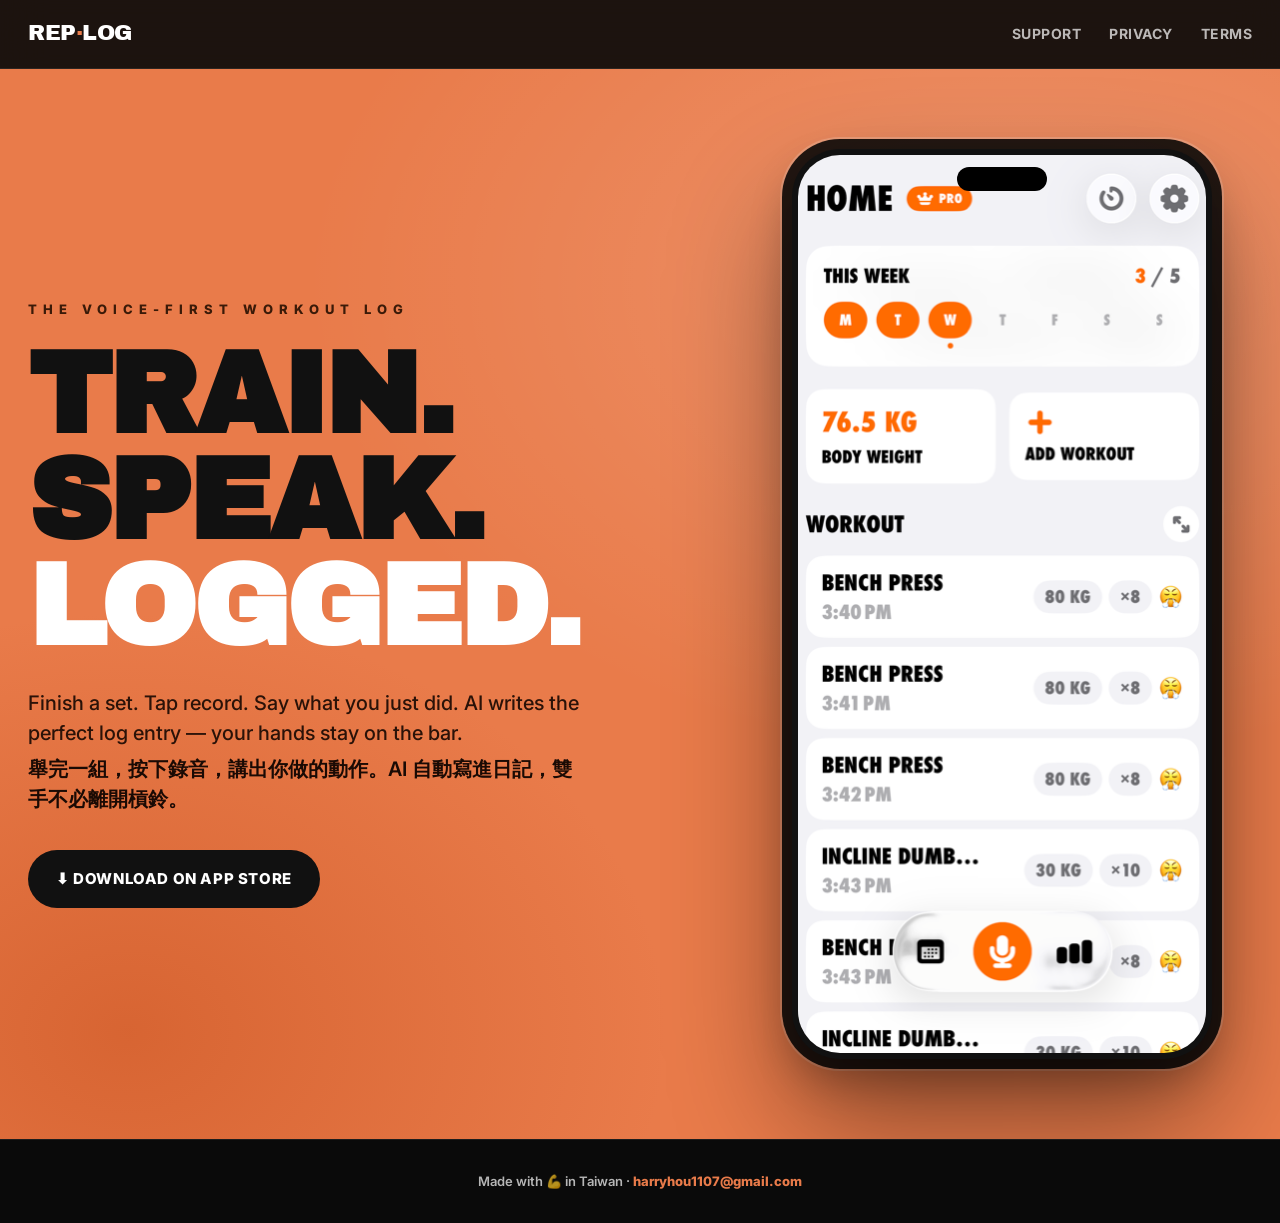
==== commit fa0b512e: "Marketing: dark nav + footer for contrast against orange hero" ====
--- a/index.html
+++ b/index.html
@@ -27,14 +27,14 @@
   img{max-width:100%;display:block}
 
   /* ====== TOPNAV ====== */
-  .nav{position:sticky;top:0;z-index:50;background:rgba(233,123,74,.92);backdrop-filter:blur(20px);
-       border-bottom:1px solid rgba(26,10,4,.15)}
+  .nav{position:sticky;top:0;z-index:50;background:rgba(10,10,10,.92);backdrop-filter:blur(20px);
+       border-bottom:1px solid rgba(255,255,255,.08)}
   .nav-inner{max-width:1280px;margin:0 auto;padding:18px 28px;display:flex;align-items:center;justify-content:space-between}
-  .brand{font-family:"Archivo Black",sans-serif;font-size:22px;letter-spacing:-.5px;text-transform:uppercase;color:var(--ink)}
-  .brand .dot{color:var(--white)}
+  .brand{font-family:"Archivo Black",sans-serif;font-size:22px;letter-spacing:-.5px;text-transform:uppercase;color:var(--white)}
+  .brand .dot{color:var(--orange)}
   .nav ul{display:flex;gap:28px;list-style:none;font-size:14px;font-weight:700;letter-spacing:.5px;text-transform:uppercase}
-  .nav ul a{color:var(--ink);opacity:.8;transition:opacity .2s}
-  .nav ul a:hover{opacity:1}
+  .nav ul a{color:var(--white);opacity:.7;transition:opacity .2s,color .2s}
+  .nav ul a:hover{opacity:1;color:var(--orange)}
 
   @media (max-width:720px){
     .nav ul{display:none}
@@ -77,9 +77,10 @@
   }
 
   /* ====== FOOTER ====== */
-  footer{padding:32px 28px;text-align:center;color:#3a1a08;font-size:13px;font-weight:600;
-    border-top:1px solid rgba(26,10,4,.15);background:var(--orange)}
-  footer a{color:var(--ink);font-weight:800;text-decoration:underline}
+  footer{padding:32px 28px;text-align:center;color:rgba(255,255,255,.7);font-size:13px;font-weight:600;
+    border-top:1px solid rgba(255,255,255,.08);background:var(--black)}
+  footer a{color:var(--orange);font-weight:800;text-decoration:none}
+  footer a:hover{text-decoration:underline}
 
   /* ====== UTIL ====== */
   ::selection{background:var(--ink);color:var(--orange)}
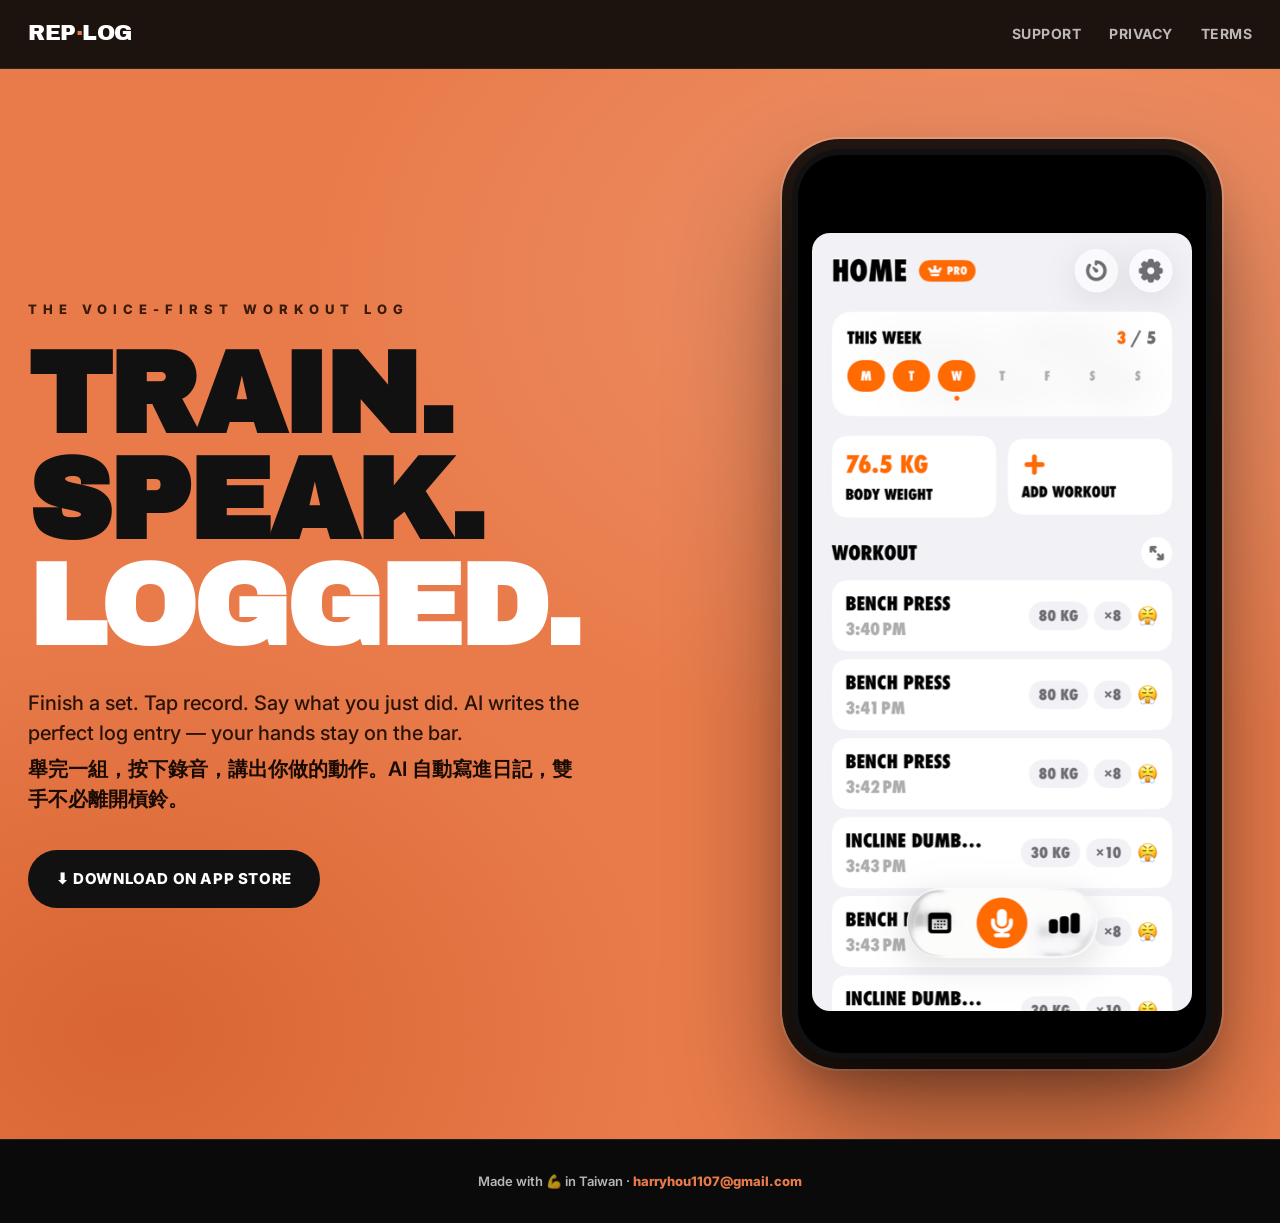
==== commit e1e2b8df: "Marketing: pad screenshot inside phone bezel (no longer edge-to-edge)" ====
--- a/index.html
+++ b/index.html
@@ -66,8 +66,9 @@
     background:#111;box-shadow:0 60px 120px rgba(0,0,0,.45),0 20px 40px rgba(0,0,0,.25),
       0 0 0 10px rgba(0,0,0,.85),0 0 0 12px rgba(255,255,255,.18);
     overflow:hidden;position:relative}
-  .phone .screen{position:absolute;inset:6px;border-radius:42px;overflow:hidden;background:#000}
-  .phone .screen img{width:100%;height:100%;object-fit:cover;object-position:top center;display:block}
+  .phone .screen{position:absolute;inset:6px;border-radius:42px;overflow:hidden;background:#000;
+    display:flex;align-items:center;justify-content:center;padding:54px 14px 18px}
+  .phone .screen img{width:100%;height:auto;max-height:100%;object-fit:contain;display:block;border-radius:18px}
   .phone .pill{position:absolute;left:50%;top:18px;transform:translateX(-50%);width:90px;height:24px;background:#000;border-radius:99px;z-index:2}
 
   @media (max-width:900px){
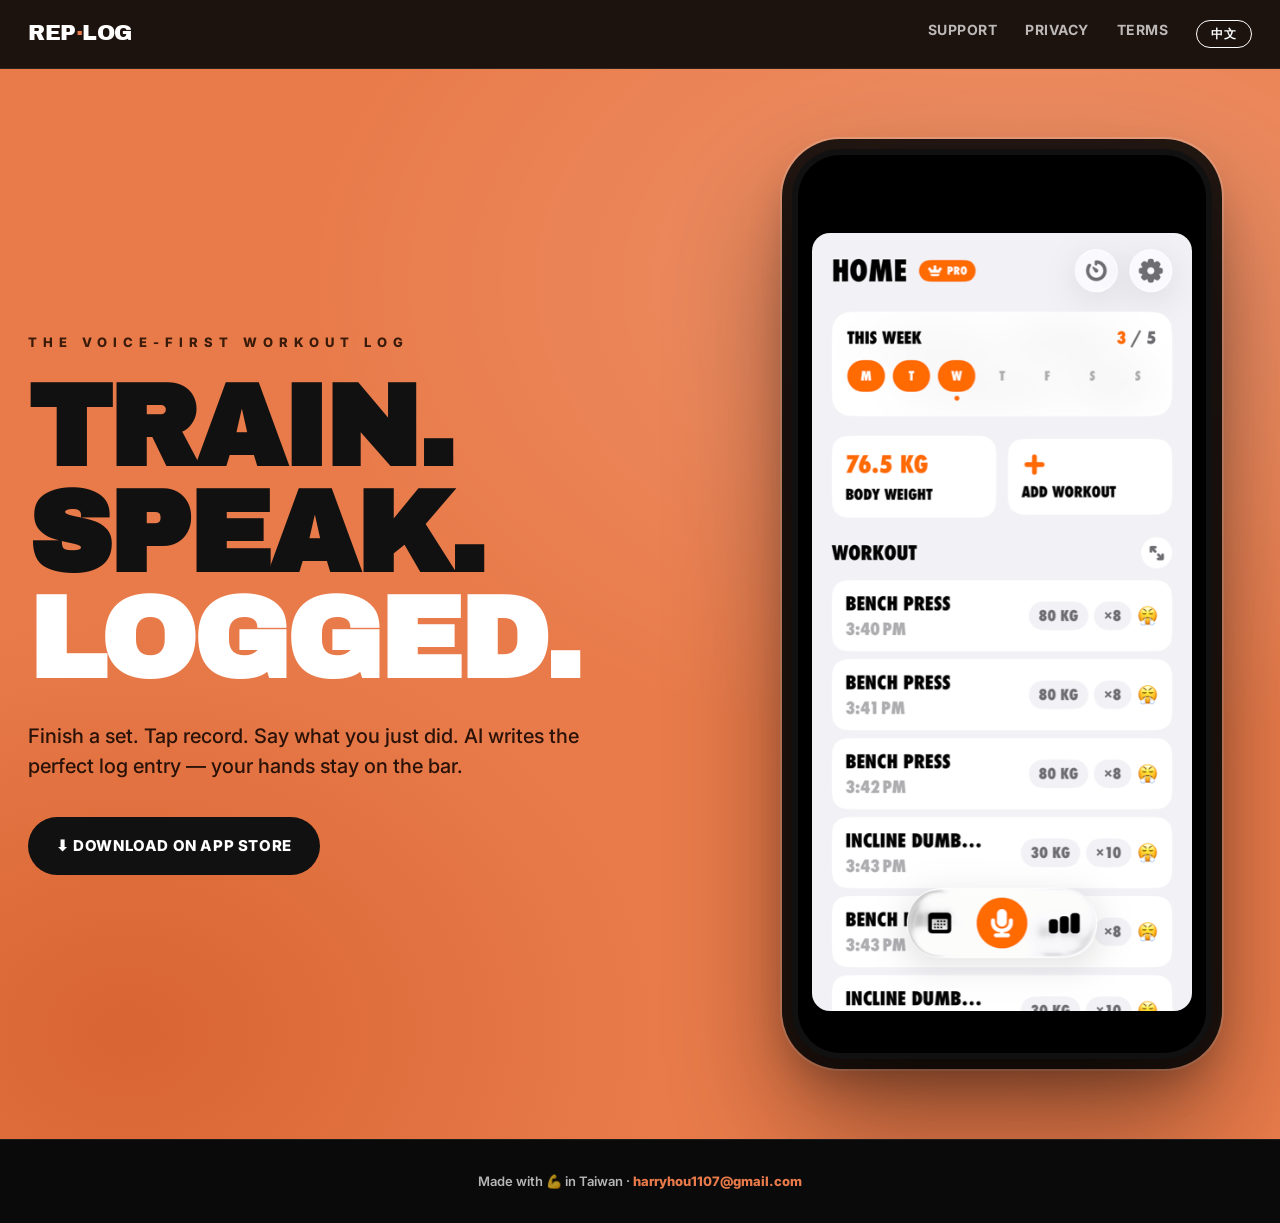
==== commit 25f77b93: "Add site-wide language toggle (EN / 中文) with localStorage persistence - New lang.js + lang.css power" ====
--- a/index.html
+++ b/index.html
@@ -8,6 +8,7 @@
 <link rel="preconnect" href="https://fonts.googleapis.com">
 <link rel="preconnect" href="https://fonts.gstatic.com" crossorigin>
 <link href="https://fonts.googleapis.com/css2?family=Inter:wght@400;600;800;900&family=Archivo+Black&display=swap" rel="stylesheet">
+<link rel="stylesheet" href="./lang.css">
 <style>
   :root{
     --black:#0a0a0a;
@@ -90,13 +91,14 @@
 <body>
 
 <!-- NAV -->
-<nav class="nav">
+<nav class="nav dark">
   <div class="nav-inner">
     <a href="#" class="brand">REP<span class="dot">·</span>LOG</a>
     <ul>
       <li><a href="./support.html">Support</a></li>
       <li><a href="./privacy.html">Privacy</a></li>
       <li><a href="./terms.html">Terms</a></li>
+      <li><button type="button" class="lang-toggle" data-lang-toggle>中文</button></li>
     </ul>
   </div>
 </nav>
@@ -105,18 +107,23 @@
 <section class="hero">
   <div class="hero-inner">
     <div>
-      <div class="hero-eyebrow">The Voice-First Workout Log</div>
+      <div class="hero-eyebrow">
+        <span data-lang="en">The Voice-First Workout Log</span>
+        <span data-lang="zh">語音優先的健身日誌</span>
+      </div>
       <h1>
-        TRAIN.<br>
-        SPEAK.<br>
-        <span class="w">LOGGED.</span>
+        <span data-lang="en">TRAIN.<br>SPEAK.<br><span class="w">LOGGED.</span></span>
+        <span data-lang="zh">開練。<br>開講。<br><span class="w">入帳。</span></span>
       </h1>
       <p class="lead">
-        Finish a set. Tap record. Say what you just did. AI writes the perfect log entry — your hands stay on the bar.
-        <span class="zh">舉完一組，按下錄音，講出你做的動作。AI 自動寫進日記，雙手不必離開槓鈴。</span>
+        <span data-lang="en">Finish a set. Tap record. Say what you just did. AI writes the perfect log entry — your hands stay on the bar.</span>
+        <span data-lang="zh">舉完一組，按下錄音，講出你做的動作。AI 自動寫進日記，雙手不必離開槓鈴。</span>
       </p>
       <div class="hero-cta">
-        <a href="#" class="btn btn-primary">⬇ Download on App Store</a>
+        <a href="#" class="btn btn-primary">
+          <span data-lang="en">⬇ Download on App Store</span>
+          <span data-lang="zh">⬇ 從 App Store 下載</span>
+        </a>
       </div>
     </div>
     <div class="hero-device">
@@ -131,8 +138,11 @@
 </section>
 
 <footer>
-  Made with 💪 in Taiwan · <a href="mailto:harryhou1107@gmail.com">harryhou1107@gmail.com</a>
+  <span data-lang="en">Made with 💪 in Taiwan · <a href="mailto:harryhou1107@gmail.com">harryhou1107@gmail.com</a></span>
+  <span data-lang="zh">在台灣用 💪 打造 · <a href="mailto:harryhou1107@gmail.com">harryhou1107@gmail.com</a></span>
 </footer>
+
+<script src="./lang.js"></script>
 
 </body>
 </html>
--- a/lang.css
+++ b/lang.css
@@ -0,0 +1,21 @@
+/* RepLog language switcher — show only the active language. */
+body[data-lang="en"] [data-lang-block="zh"],
+body[data-lang="en"] [data-lang="zh"] { display: none !important; }
+body[data-lang="zh"] [data-lang-block="en"],
+body[data-lang="zh"] [data-lang="en"] { display: none !important; }
+
+/* Toggle button — pill style that adapts to nav background. */
+.lang-toggle {
+  display: inline-flex; align-items: center; justify-content: center;
+  min-width: 56px; padding: 7px 14px; border-radius: 999px;
+  border: 1.5px solid currentColor; background: transparent;
+  font-family: "Archivo Black", "Inter", sans-serif;
+  font-size: 12px; font-weight: 800; letter-spacing: 1px;
+  cursor: pointer; transition: background .2s, color .2s, transform .15s;
+  color: inherit; line-height: 1;
+}
+.lang-toggle:hover { transform: translateY(-1px); }
+.nav.dark .lang-toggle { color: #fff; }
+.nav.dark .lang-toggle:hover { background: #E97B4A; border-color: #E97B4A; color: #0a0a0a; }
+.nav.light .lang-toggle { color: #111; }
+.nav.light .lang-toggle:hover { background: #111; border-color: #111; color: #fff; }
